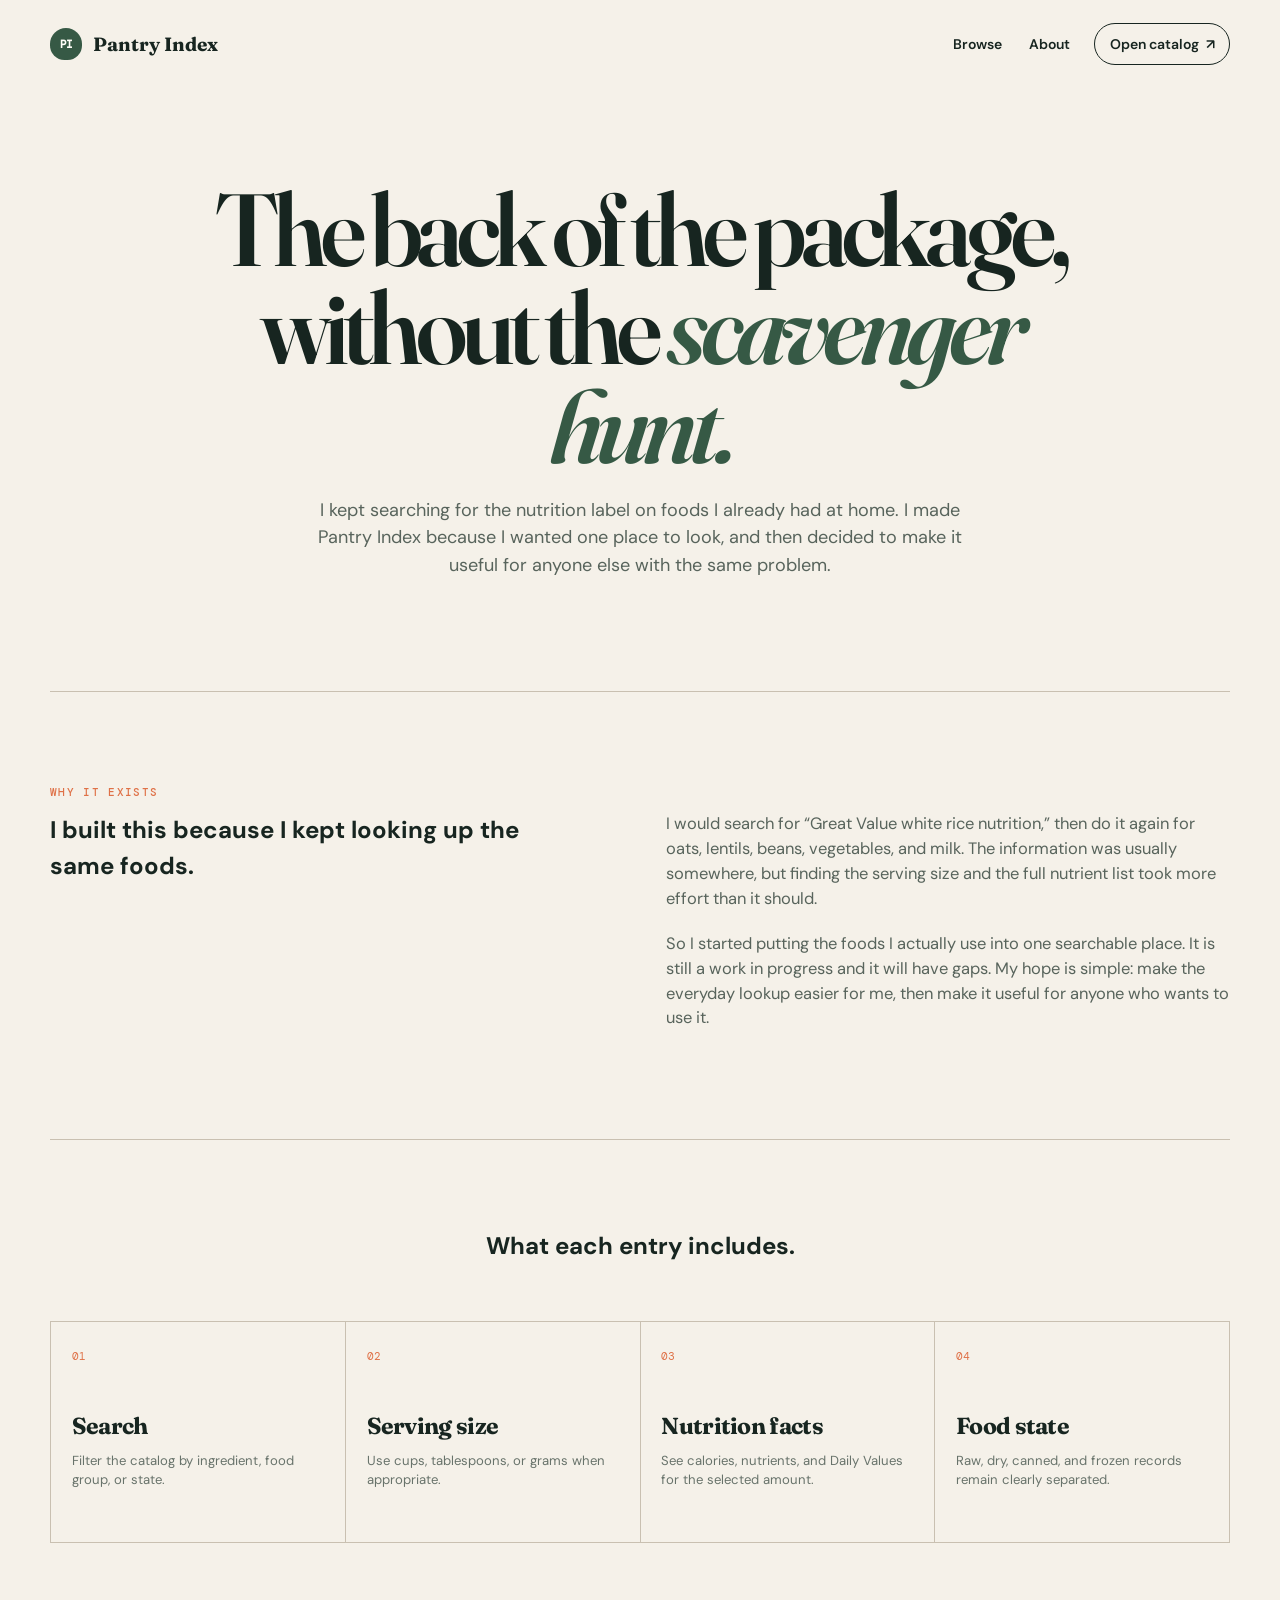
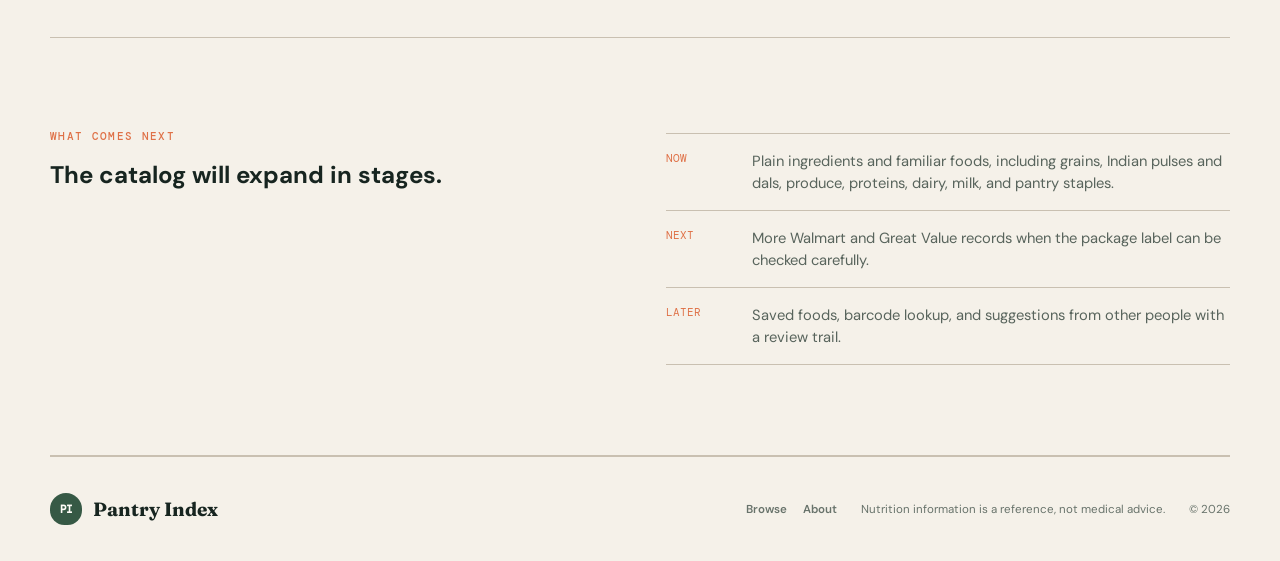
==== about.html @ d03a2c22 "Build nutrition rolodex catalog" ====
<!doctype html>
<html lang="en">
  <head>
    <meta charset="UTF-8" />
    <meta name="viewport" content="width=device-width, initial-scale=1.0" />
    <meta name="description" content="Why Pantry Index exists: a personal solution to repeatedly searching for nutrition facts for rice, oats, lentils, dals, milk, and everyday ingredients." />
    <meta name="keywords" content="about Pantry Index, nutrition facts, ingredient nutrition, lentil nutrition, dal nutrition, milk nutrition" />
    <meta property="og:type" content="website" />
    <meta property="og:title" content="Why Pantry Index Exists" />
    <meta property="og:description" content="A personal project built to make everyday ingredient nutrition easier for anyone to look up." />
    <meta property="og:site_name" content="Pantry Index" />
    <meta name="twitter:card" content="summary" />
    <title>Why Pantry Index Exists | About</title>
    <link rel="preconnect" href="https://fonts.googleapis.com" />
    <link rel="preconnect" href="https://fonts.gstatic.com" crossorigin />
    <link href="https://fonts.googleapis.com/css2?family=DM+Mono:wght@400;500&family=DM+Sans:opsz,wght@9..40,400;9..40,500;9..40,600;9..40,700&family=Fraunces:opsz,wght@9..144,600;9..144,700&display=swap" rel="stylesheet" />
    <link rel="stylesheet" href="styles.css" />
  </head>
  <body class="about-page">
    <a class="skip-link" href="#story">Skip to story</a>
    <header class="site-header">
      <a class="brand" href="index.html#top" aria-label="Pantry Index home"><span class="brand-mark" aria-hidden="true">PI</span><span>Pantry Index</span></a>
      <nav aria-label="Primary navigation"><a href="index.html#browse">Browse</a><a href="about.html" aria-current="page">About</a></nav>
      <a class="quiet-button" href="index.html#browse">Open catalog <span>↗</span></a>
    </header>

    <main>
      <section class="about-hero" aria-labelledby="about-title">
        <h1 id="about-title">The back of the package, without the <em>scavenger hunt.</em></h1>
        <p class="about-lede">I kept searching for the nutrition label on foods I already had at home. I made Pantry Index because I wanted one place to look, and then decided to make it useful for anyone else with the same problem.</p>
      </section>

      <section class="story-section" id="story" aria-labelledby="story-title">
        <div class="story-intro"><p class="eyebrow">Why it exists</p><h2 id="story-title">I built this because I kept looking up the same foods.</h2></div>
        <div class="story-copy"><p>I would search for “Great Value white rice nutrition,” then do it again for oats, lentils, beans, vegetables, and milk. The information was usually somewhere, but finding the serving size and the full nutrient list took more effort than it should.</p><p>So I started putting the foods I actually use into one searchable place. It is still a work in progress and it will have gaps. My hope is simple: make the everyday lookup easier for me, then make it useful for anyone who wants to use it.</p></div>
      </section>

      <section class="about-points" aria-labelledby="principles-title">
        <div class="about-section-heading"><h2 id="principles-title">What each entry includes.</h2></div>
        <div class="about-point-grid">
          <article><span class="point-number">01</span><h3>Search</h3><p>Filter the catalog by ingredient, food group, or state.</p></article>
          <article><span class="point-number">02</span><h3>Serving size</h3><p>Use cups, tablespoons, or grams when appropriate.</p></article>
          <article><span class="point-number">03</span><h3>Nutrition facts</h3><p>See calories, nutrients, and Daily Values for the selected amount.</p></article>
          <article><span class="point-number">04</span><h3>Food state</h3><p>Raw, dry, canned, and frozen records remain clearly separated.</p></article>
        </div>
      </section>

      <section class="catalog-path" aria-labelledby="path-title">
        <div><p class="eyebrow">What comes next</p><h2 id="path-title">The catalog will expand in stages.</h2></div>
        <div class="path-list"><div><span>Now</span><p>Plain ingredients and familiar foods, including grains, Indian pulses and dals, produce, proteins, dairy, milk, and pantry staples.</p></div><div><span>Next</span><p>More Walmart and Great Value records when the package label can be checked carefully.</p></div><div><span>Later</span><p>Saved foods, barcode lookup, and suggestions from other people with a review trail.</p></div></div>
      </section>

    </main>

    <footer><a class="brand" href="index.html#top"><span class="brand-mark" aria-hidden="true">PI</span><span>Pantry Index</span></a><nav aria-label="Footer navigation"><a href="index.html#browse">Browse</a><a href="about.html">About</a></nav><p>Nutrition information is a reference, not medical advice.</p><p>© <span id="year"></span></p></footer>
    <script>document.getElementById("year").textContent = new Date().getFullYear();</script>
    <script type="application/ld+json">{"@context":"https://schema.org","@type":"AboutPage","name":"Why Pantry Index Exists","description":"The personal story behind Pantry Index, a searchable nutrition reference for everyday ingredients."}</script>
  </body>
</html>
---- styles.css ----
:root { --ink:#172520; --leaf:#365945; --moss:#78916a; --paper:#f5f1e9; --paper-deep:#e9e1d2; --cream:#fffdf8; --orange:#df7147; --line:#c9c0b1; --serif:"Fraunces",Georgia,serif; --sans:"DM Sans",Arial,sans-serif; --mono:"DM Mono",monospace; --radius:1.1rem; --shadow:0 18px 45px rgba(23,37,32,.11); }
* { box-sizing:border-box; } html { scroll-behavior:smooth; } body { margin:0; color:var(--ink); background:var(--paper); font-family:var(--sans); font-size:16px; line-height:1.5; } button,input,select { font:inherit; } button,a { -webkit-tap-highlight-color:transparent; } a { color:inherit; }
.sr-only { position:absolute; width:1px; height:1px; padding:0; margin:-1px; overflow:hidden; clip:rect(0,0,0,0); white-space:nowrap; border:0; }.skip-link { position:fixed; top:.75rem; left:.75rem; z-index:10; transform:translateY(-200%); padding:.65rem .8rem; color:var(--cream); background:var(--ink); border-radius:.4rem; }.skip-link:focus { transform:translateY(0); }
.site-header,main>section,footer { width:min(1180px,calc(100% - 48px)); margin-inline:auto; }.site-header { display:flex; align-items:center; justify-content:space-between; min-height:88px; gap:1.5rem; }.brand { display:inline-flex; align-items:center; gap:.7rem; color:var(--ink); text-decoration:none; font-family:var(--serif); font-size:1.2rem; font-weight:700; }.brand-mark { display:grid; width:32px; height:32px; place-items:center; color:var(--cream); background:var(--leaf); border-radius:50% 50% 45% 45%; font-family:var(--mono); font-size:.67rem; letter-spacing:-.08em; }
nav { display:flex; align-items:center; gap:1.7rem; margin-left:auto; } nav a,.quiet-button { color:var(--ink); background:none; border:0; font-size:.875rem; font-weight:600; text-decoration:none; cursor:pointer; } nav a:hover,.quiet-button:hover { color:var(--orange); }.quiet-button { padding:.58rem .9rem; border:1px solid var(--ink); border-radius:99px; }.quiet-button span { margin-left:.25rem; }
.hero { padding:100px 0 112px; text-align:center; }.eyebrow { margin:0 0 .75rem; color:var(--orange); font-family:var(--mono); font-size:.69rem; font-weight:500; letter-spacing:.12em; text-transform:uppercase; } h1,h2,h3,p { margin-top:0; } h1 { max-width:800px; margin:0 auto 1.25rem; font-family:var(--serif); font-size:clamp(3.5rem,8vw,6.6rem); font-weight:600; letter-spacing:-.06em; line-height:.96; } h1 em { color:var(--leaf); font-style:italic; }.hero-copy { max-width:570px; margin:0 auto 2rem; color:#54615a; font-size:1.08rem; }
.search-box { display:flex; align-items:center; width:min(650px,100%); margin:auto; padding:6px 6px 6px 20px; background:var(--cream); border:1px solid var(--line); border-radius:999px; box-shadow:0 7px 20px rgba(45,57,48,.08); }.search-icon { margin-right:.7rem; color:var(--moss); font-size:1.75rem; line-height:1; }.search-box input { min-width:0; flex:1; color:var(--ink); background:transparent; border:0; outline:0; }.search-box input::placeholder { color:#8b928a; }.search-box button { padding:.8rem 1.45rem; color:var(--cream); background:var(--ink); border:1px solid var(--ink); border-radius:999px; font-weight:700; cursor:pointer; }.search-box button:hover { color:var(--ink); background:var(--paper-deep); }.search-hints { display:flex; justify-content:center; flex-wrap:wrap; gap:.4rem .75rem; margin-top:1rem; color:#68736b; font-size:.8rem; }.search-hints button { padding:0; color:var(--leaf); background:none; border:0; border-bottom:1px solid #9eafa1; cursor:pointer; }
.browse-section { padding:72px 0 90px; border-top:1px solid var(--line); }.section-heading { display:flex; align-items:end; justify-content:space-between; gap:1rem; margin-bottom:1.6rem; } .catalog-heading { display:grid; grid-template-columns:170px minmax(210px,.82fr) minmax(420px,1.48fr); align-items:end; }.heading-primary { grid-column:1 / span 2; }.selected-heading { grid-column:3; min-width:0; padding-left:.1rem; }.selected-heading h2 { overflow-wrap:anywhere; }.selected-heading .eyebrow { margin-bottom:.55rem; }
.catalog-workspace { display:grid; grid-template-columns:170px minmax(210px,.82fr) minmax(420px,1.48fr); gap:1.5rem; align-items:start; }.filter-label { margin:0 0 .75rem; color:#7b847b; font-family:var(--mono); font-size:.66rem; letter-spacing:.1em; text-transform:uppercase; }.group-nav button { display:flex; width:100%; align-items:center; justify-content:space-between; padding:.43rem .55rem; color:#69736b; background:transparent; border:0; border-radius:.35rem; font-size:.82rem; text-align:left; cursor:pointer; }.group-nav button span { color:#9ba29a; font-family:var(--mono); font-size:.65rem; }.group-nav button:hover { color:var(--leaf); }.group-nav button.active { color:var(--cream); background:var(--leaf); }.group-nav button.active span { color:#d7e2d5; }
.catalog-search { min-height:54px; margin-bottom:.85rem; padding:.72rem .8rem; background:rgba(255,253,248,.64); border:1px solid var(--line); border-radius:.7rem; }.catalog-search label { display:block; margin-bottom:.35rem; color:#7b847b; font-family:var(--mono); font-size:.61rem; letter-spacing:.08em; text-transform:uppercase; }.catalog-search-field { display:flex; align-items:center; gap:.45rem; }.catalog-search-field > span:first-child { color:var(--moss); font-size:1.25rem; line-height:1; }.catalog-search-field input { min-width:0; flex:1; padding:0; color:var(--ink); background:transparent; border:0; outline:0; font-size:.82rem; }.catalog-search-field input::placeholder { color:#8b928a; }.catalog-search-count { color:#7b847b; font-family:var(--mono); font-size:.6rem; white-space:nowrap; }
.browse-toolbar { display:flex; align-items:flex-start; justify-content:space-between; gap:.75rem; min-height:39px; margin-bottom:1rem; }.result-count { margin:0; color:#67726a; font-family:var(--mono); font-size:.68rem; }.state-filters { display:flex; flex-wrap:wrap; justify-content:end; gap:.35rem; }.state-filters button { padding:.3rem .55rem; color:#69736b; background:transparent; border:1px solid var(--line); border-radius:99px; font-size:.68rem; cursor:pointer; }.state-filters button:hover,.state-filters button.active { color:var(--cream); background:var(--ink); border-color:var(--ink); }
.results-grid { display:grid; grid-template-columns:repeat(2,minmax(0,1fr)); gap:.65rem; }.result-card { min-height:145px; padding:1rem; color:var(--ink); background:rgba(255,253,248,.68); border:1px solid transparent; border-radius:.75rem; font-family:var(--sans); text-align:left; cursor:pointer; transition:border-color .2s,transform .2s,box-shadow .2s; }.result-card:hover { border-color:var(--moss); transform:translateY(-2px); box-shadow:0 10px 22px rgba(23,37,32,.07); }.result-card.selected { background:var(--cream); border-color:var(--leaf); box-shadow:inset 3px 0 var(--leaf); }.result-card .card-top { display:flex; align-items:flex-start; justify-content:space-between; gap:.6rem; min-height:1.2rem; margin-bottom:1.05rem; }.card-type,.card-state { color:#7c887b; font-family:var(--mono); font-size:.59rem; letter-spacing:.06em; line-height:1.2; text-transform:uppercase; white-space:nowrap; }.card-state { color:var(--orange); }.result-card h3 { margin:0 0 .3rem; font-family:var(--serif); font-size:1.22rem; font-weight:600; letter-spacing:-.03em; line-height:1.05; }.result-card p { margin:0; color:#68736b; font-size:.7rem; }.pagination { display:flex; align-items:center; justify-content:center; gap:.75rem; margin-top:1rem; color:#68736b; font-family:var(--mono); font-size:.64rem; }.pagination button { padding:.35rem .65rem; color:var(--ink); background:transparent; border:1px solid var(--line); border-radius:99px; font-size:.64rem; cursor:pointer; }.pagination button:hover:not(:disabled) { color:var(--cream); background:var(--ink); border-color:var(--ink); }.pagination button:disabled { opacity:.4; cursor:not-allowed; }.empty-state { padding:3rem 1rem; text-align:center; }.empty-state h3 { margin-bottom:.35rem; font-family:var(--serif); font-size:1.7rem; }.empty-state p:not(.eyebrow) { color:#67726a; }
.detail-section { position:sticky; top:1.25rem; min-width:0; }.food-context { display:grid; grid-template-columns:auto 1fr; gap:.7rem; align-items:center; min-height:67px; margin-bottom:.8rem; padding:.72rem .85rem; color:#526159; background:#eae3d5; border-radius:.65rem; }.context-dot { width:24px; height:24px; background:var(--leaf); border-radius:50%; }.food-context .item-type { margin:0 0 .18rem; color:#627166; font-family:var(--mono); font-size:.59rem; letter-spacing:.02em; }.food-context p:not(.item-type) { margin:0; font-size:.73rem; }.source-meta { display:grid; grid-template-columns:repeat(2,minmax(0,1fr)); gap:.9rem; margin:.8rem 0 0; padding:.72rem .15rem 0; border-top:1px solid var(--line); }.source-meta dt { margin-bottom:.16rem; color:#78857a; font-family:var(--mono); font-size:.56rem; letter-spacing:.09em; text-transform:uppercase; }.source-meta dd { margin:0; color:#59655d; font-size:.67rem; }
.label-panel { padding:1.35rem 1.35rem 1.15rem; color:#111; background:var(--cream); border:1px solid #222; box-shadow:var(--shadow); }.measure-extension { margin:-.1rem -.1rem 1rem; padding:.75rem; background:#e7dcc8; border:1px solid #cbbda5; border-radius:.65rem; }.measure-heading { display:flex; align-items:baseline; justify-content:space-between; gap:1rem; }.measure-heading p { margin:0; font-size:.76rem; font-weight:700; }.measure-heading span { color:#6f685c; font-family:var(--mono); font-size:.58rem; }.measure-control-row { display:grid; grid-template-columns:minmax(0,1fr) auto; align-items:center; gap:.55rem; margin-top:.55rem; }.measure-row { display:grid; grid-template-columns:37px 1fr 37px; align-items:center; margin-top:0; border:1px solid #91836d; border-radius:.45rem; overflow:hidden; }.measure-row button { min-height:40px; color:var(--ink); background:transparent; border:0; cursor:pointer; font-size:1.15rem; }.measure-row button:hover { background:rgba(255,255,255,.35); }.measure-value { display:flex; align-items:baseline; justify-content:center; gap:.35rem; min-width:0; font-family:var(--mono); font-size:.72rem; }.measure-value input { width:4.5rem; min-width:0; padding:0; color:var(--ink); background:transparent; border:0; font:inherit; text-align:right; outline:0; }.measure-value input::-webkit-inner-spin-button,.measure-value input::-webkit-outer-spin-button { opacity:1; }.measure-value span:last-child { color:#665b47; font-size:.64rem; }.measure-options { display:flex; flex-wrap:nowrap; gap:.3rem; max-width:235px; overflow-x:auto; margin-top:0; scrollbar-width:none; }.measure-options::-webkit-scrollbar { display:none; }.measure-options button { flex:0 0 auto; padding:.3rem .52rem; color:#625b4e; background:transparent; border:1px solid #aa9c84; border-radius:99px; font-size:.63rem; cursor:pointer; white-space:nowrap; }.measure-options button.active { color:var(--cream); background:var(--leaf); border-color:var(--leaf); }.measure-options button:disabled { opacity:.4; cursor:not-allowed; }
.label-topline { display:flex; justify-content:space-between; align-items:center; }.label-kicker,.label-source { margin:0; font-family:var(--mono); font-size:.62rem; text-transform:uppercase; }.label-panel h3 { margin:.1rem 0 0; padding-bottom:.2rem; border-bottom:8px solid #111; font-family:Arial,sans-serif; font-size:clamp(2.2rem,3.7vw,3.05rem); font-weight:900; letter-spacing:-2.5px; line-height:1; }.servings { margin:.3rem 0 0; font-size:.72rem; }.serving-row { display:flex; justify-content:space-between; gap:1rem; padding:.25rem 0 .35rem; border-bottom:5px solid #111; font-size:.78rem; }.serving-row strong { text-align:right; }.calories-row { display:flex; justify-content:space-between; align-items:end; padding:.38rem 0; border-bottom:1px solid #111; }.calories-row span { font-size:.76rem; line-height:1.05; }.calories-row b { font-size:1.45rem; }.calories-row strong { font-size:3.05rem; letter-spacing:-2px; line-height:.85; }.daily-value { margin:0; padding:.2rem 0; border-bottom:1px solid #111; font-size:.62rem; font-weight:700; text-align:right; }.nutrients { margin:0; font-size:.78rem; }.nutrients>div { display:flex; justify-content:space-between; gap:1rem; padding:.27rem 0; border-bottom:1px solid #111; }.nutrients dt,.nutrients dd { margin:0; }.nutrients dd { font-weight:700; }.nutrients .indent dt { padding-left:1rem; }.nutrients .section-row { padding-top:.45rem; font-weight:700; }.label-footnote { margin:.55rem 0 0; font-size:.58rem; line-height:1.25; }
.about-section { padding:66px 0 78px; border-top:1px solid var(--line); }.about-section h2 { max-width:600px; }.about-section>p:last-child { max-width:630px; margin:1rem 0 0; color:#58645c; }.toast { position:fixed; right:1.5rem; bottom:1.5rem; z-index:20; max-width:300px; padding:.8rem 1rem; color:var(--cream); background:var(--ink); border-radius:.5rem; box-shadow:var(--shadow); opacity:0; transform:translateY(1rem); pointer-events:none; transition:.2s; }.toast.visible { opacity:1; transform:translateY(0); } footer { display:grid; grid-template-columns:1fr auto auto auto; align-items:center; gap:1.5rem; min-height:105px; border-top:1px solid var(--line); color:#68736b; font-size:.72rem; } footer nav { margin:0; gap:1rem; } footer nav a { color:#68736b; font-size:.72rem; } footer p { margin:0; }
.about-hero { padding:92px 0 112px; text-align:center; border-bottom:1px solid var(--line); }.about-hero h1 { max-width:900px; margin:0 auto 1.4rem; text-align:center; }.about-hero h1 em { color:var(--leaf); }.about-lede { max-width:650px; margin:0 auto; color:#58645c; font-size:1.13rem; }.story-section { display:grid; grid-template-columns:minmax(0,.95fr) minmax(0,1fr); gap:5rem; padding:92px 0; border-bottom:1px solid var(--line); }.story-intro h2,.catalog-path h2 { max-width:560px; }.story-copy { max-width:590px; padding-top:1.8rem; color:#58645c; font-size:1.03rem; }.story-copy p + p { margin-top:1.3rem; }.about-points { padding:88px 0 94px; border-bottom:1px solid var(--line); }.about-section-heading { display:flex; align-items:end; justify-content:center; margin-bottom:2.3rem; text-align:center; }.about-section-heading h2 { max-width:540px; }.about-point-grid { display:grid; grid-template-columns:repeat(4,minmax(0,1fr)); gap:1px; background:var(--line); border:1px solid var(--line); }.about-point-grid article { min-height:220px; padding:1.3rem; background:var(--paper); }.point-number { color:var(--orange); font-family:var(--mono); font-size:.68rem; }.about-point-grid h3 { margin:2.6rem 0 .45rem; font-family:var(--serif); font-size:1.45rem; letter-spacing:-.03em; }.about-point-grid p { margin:0; color:#68736b; font-size:.82rem; }.catalog-path { display:grid; grid-template-columns:minmax(0,.95fr) minmax(0,1fr); gap:5rem; padding:90px 0; border-bottom:1px solid var(--line); }.path-list { padding-top:.3rem; }.path-list > div { display:grid; grid-template-columns:70px 1fr; gap:1rem; padding:1rem 0; border-top:1px solid var(--line); }.path-list > div:last-child { border-bottom:1px solid var(--line); }.path-list span { color:var(--orange); font-family:var(--mono); font-size:.68rem; text-transform:uppercase; }.path-list p { margin:0; color:#58645c; font-size:.92rem; }
button:focus-visible,a:focus-visible,input:focus-visible,select:focus-visible { outline:3px solid var(--orange); outline-offset:3px; }
.catalog-search-field input:focus-visible { outline:0; outline-offset:0; box-shadow:none; }
.measure-heading-actions { display:flex; align-items:center; gap:.35rem; }
.measure-reset { display:grid; width:1.15rem; height:1.15rem; place-items:center; padding:0; color:#625b4e; background:transparent; border:1px solid #aa9c84; border-radius:50%; font-size:.72rem; line-height:1; cursor:pointer; }
.measure-reset:hover { color:var(--cream); background:var(--leaf); border-color:var(--leaf); }
.measure-options { gap:.22rem; max-width:280px; }
.measure-options button { padding:.24rem .4rem; font-size:.58rem; }
@media (max-width:1050px) { .catalog-workspace { grid-template-columns:150px minmax(210px,.78fr) minmax(360px,1.35fr); gap:1rem; }.results-grid { grid-template-columns:1fr; }.label-panel { padding-inline:1rem; }.nutrients { font-size:.73rem; } }
@media (max-width:780px) { .site-header,main>section,footer { width:min(100% - 32px,1180px); }.site-header { min-height:72px; }.site-header nav,.quiet-button { display:none; }.hero { padding:70px 0 84px; }.about-hero { padding:70px 0 82px; }.catalog-heading { display:flex; align-items:start; flex-direction:column; }.heading-primary,.selected-heading { width:100%; }.selected-heading { padding:0; }.selected-heading h2 { font-size:clamp(2rem,9vw,3rem); }.catalog-workspace { grid-template-columns:1fr; }.group-nav { display:flex; align-items:center; gap:.5rem; overflow-x:auto; padding-bottom:.5rem; }.group-nav .filter-label { display:none; }.group-nav button { width:auto; flex:0 0 auto; white-space:nowrap; }.group-nav button span { display:none; }.results-grid { grid-template-columns:repeat(2,minmax(0,1fr)); }.detail-section { position:static; }.measure-control-row { grid-template-columns:1fr; }.measure-options { max-width:none; }.browse-toolbar { flex-direction:column; }.state-filters { justify-content:start; }.about-section { padding-top:55px; }.story-section,.catalog-path { grid-template-columns:1fr; gap:2.5rem; padding:65px 0; }.story-copy { padding-top:0; }.about-points { padding:65px 0; }.about-section-heading { display:flex; justify-content:center; }.about-section-heading h2 { margin-top:0; }.about-point-grid { grid-template-columns:repeat(2,minmax(0,1fr)); }.catalog-path { padding-bottom:65px; } footer { grid-template-columns:1fr; gap:.75rem; padding:1.5rem 0; } footer nav { display:flex; margin:0; }.search-box { padding-left:13px; }.search-box button { padding:.72rem 1rem; } }
@media (max-width:440px) { h1 { font-size:3.15rem; }.search-icon { display:none; }.search-box input { font-size:.85rem; }.results-grid { grid-template-columns:1fr; }.source-meta { grid-template-columns:1fr; }.label-panel h3 { font-size:2.35rem; }.nutrients { font-size:.74rem; } }
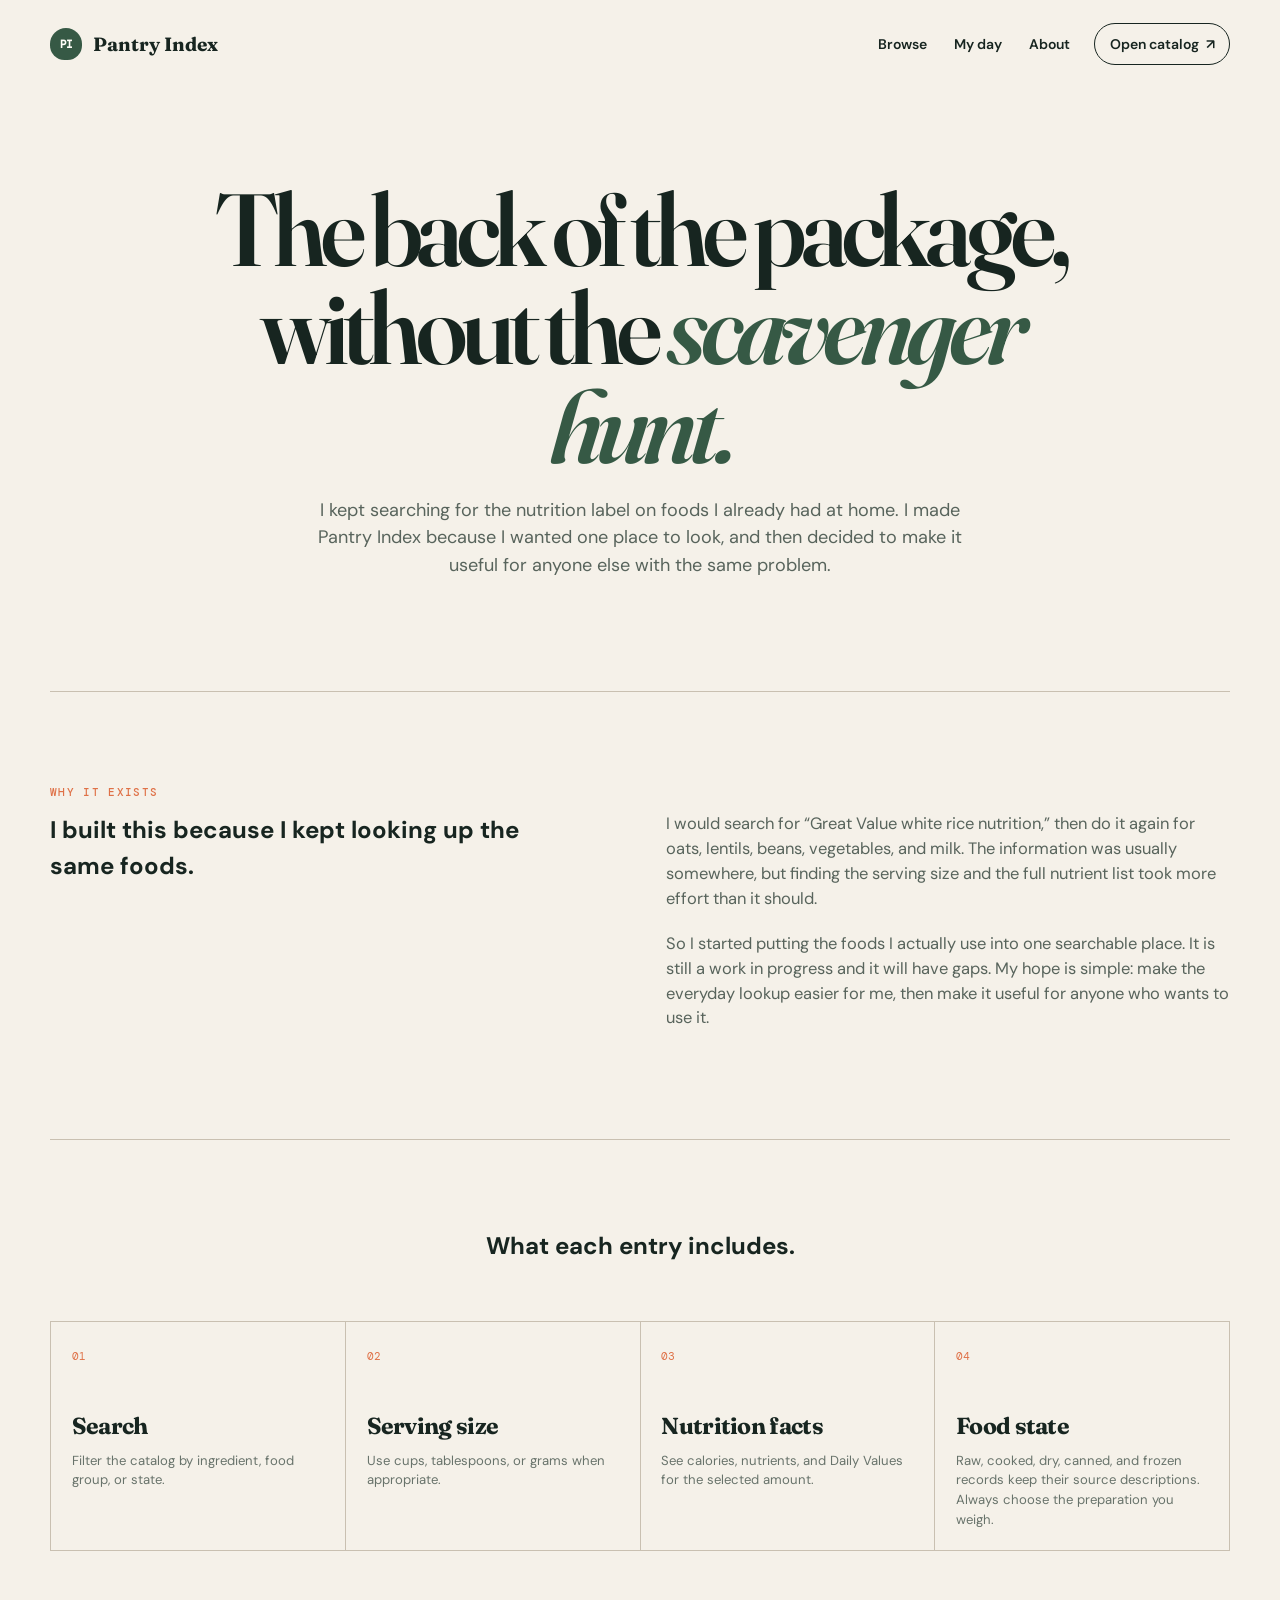
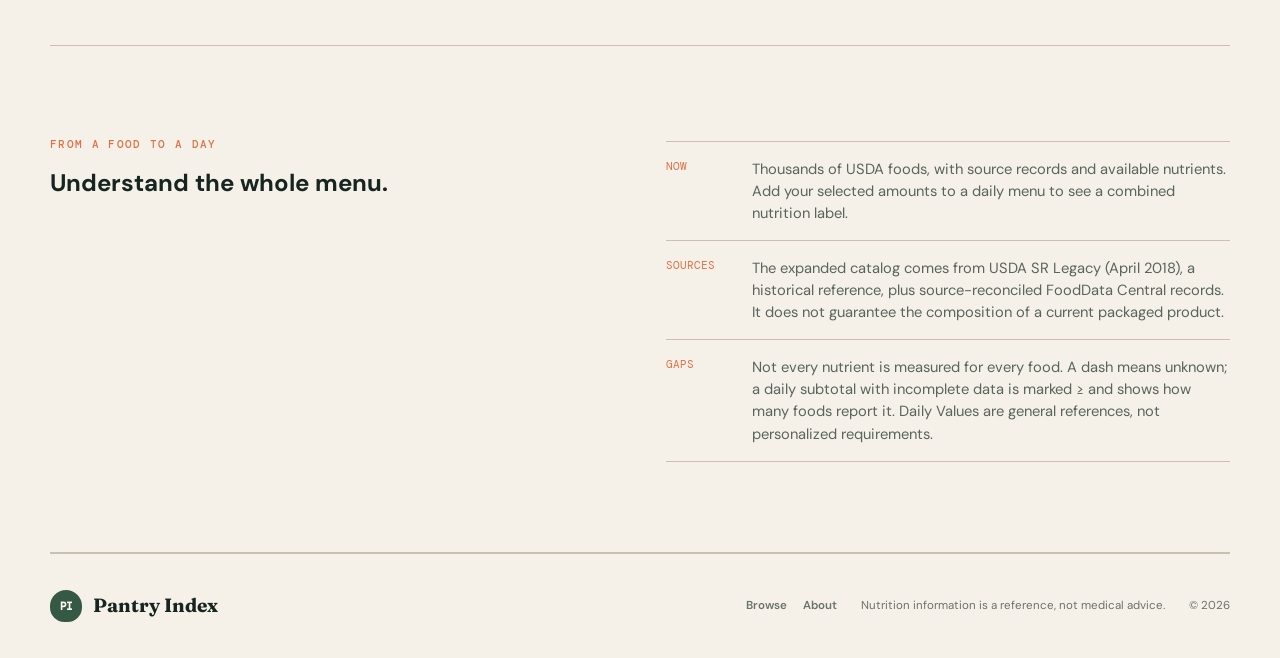
==== commit 6aa031ea: "Add daily nutrition planner and expand verified USDA catalog" ====
--- a/about.html
+++ b/about.html
@@ -20,7 +20,7 @@
     <a class="skip-link" href="#story">Skip to story</a>
     <header class="site-header">
       <a class="brand" href="index.html#top" aria-label="Pantry Index home"><span class="brand-mark" aria-hidden="true">PI</span><span>Pantry Index</span></a>
-      <nav aria-label="Primary navigation"><a href="index.html#browse">Browse</a><a href="about.html" aria-current="page">About</a></nav>
+      <nav aria-label="Primary navigation"><a href="index.html#browse">Browse</a><a href="index.html#daily-menu">My day</a><a href="about.html" aria-current="page">About</a></nav>
       <a class="quiet-button" href="index.html#browse">Open catalog <span>↗</span></a>
     </header>
 
@@ -41,13 +41,13 @@
           <article><span class="point-number">01</span><h3>Search</h3><p>Filter the catalog by ingredient, food group, or state.</p></article>
           <article><span class="point-number">02</span><h3>Serving size</h3><p>Use cups, tablespoons, or grams when appropriate.</p></article>
           <article><span class="point-number">03</span><h3>Nutrition facts</h3><p>See calories, nutrients, and Daily Values for the selected amount.</p></article>
-          <article><span class="point-number">04</span><h3>Food state</h3><p>Raw, dry, canned, and frozen records remain clearly separated.</p></article>
+          <article><span class="point-number">04</span><h3>Food state</h3><p>Raw, cooked, dry, canned, and frozen records keep their source descriptions. Always choose the preparation you weigh.</p></article>
         </div>
       </section>
 
       <section class="catalog-path" aria-labelledby="path-title">
-        <div><p class="eyebrow">What comes next</p><h2 id="path-title">The catalog will expand in stages.</h2></div>
-        <div class="path-list"><div><span>Now</span><p>Plain ingredients and familiar foods, including grains, Indian pulses and dals, produce, proteins, dairy, milk, and pantry staples.</p></div><div><span>Next</span><p>More Walmart and Great Value records when the package label can be checked carefully.</p></div><div><span>Later</span><p>Saved foods, barcode lookup, and suggestions from other people with a review trail.</p></div></div>
+        <div><p class="eyebrow">From a food to a day</p><h2 id="path-title">Understand the whole menu.</h2></div>
+        <div class="path-list"><div><span>Now</span><p>Thousands of USDA foods, with source records and available nutrients. Add your selected amounts to a daily menu to see a combined nutrition label.</p></div><div><span>Sources</span><p>The expanded catalog comes from USDA SR Legacy (April 2018), a historical reference, plus source-reconciled FoodData Central records. It does not guarantee the composition of a current packaged product.</p></div><div><span>Gaps</span><p>Not every nutrient is measured for every food. A dash means unknown; a daily subtotal with incomplete data is marked ≥ and shows how many foods report it. Daily Values are general references, not personalized requirements.</p></div></div>
       </section>
 
     </main>
--- a/styles.css
+++ b/styles.css
@@ -25,3 +25,36 @@
 @media (max-width:1050px) { .catalog-workspace { grid-template-columns:150px minmax(210px,.78fr) minmax(360px,1.35fr); gap:1rem; }.results-grid { grid-template-columns:1fr; }.label-panel { padding-inline:1rem; }.nutrients { font-size:.73rem; } }
 @media (max-width:780px) { .site-header,main>section,footer { width:min(100% - 32px,1180px); }.site-header { min-height:72px; }.site-header nav,.quiet-button { display:none; }.hero { padding:70px 0 84px; }.about-hero { padding:70px 0 82px; }.catalog-heading { display:flex; align-items:start; flex-direction:column; }.heading-primary,.selected-heading { width:100%; }.selected-heading { padding:0; }.selected-heading h2 { font-size:clamp(2rem,9vw,3rem); }.catalog-workspace { grid-template-columns:1fr; }.group-nav { display:flex; align-items:center; gap:.5rem; overflow-x:auto; padding-bottom:.5rem; }.group-nav .filter-label { display:none; }.group-nav button { width:auto; flex:0 0 auto; white-space:nowrap; }.group-nav button span { display:none; }.results-grid { grid-template-columns:repeat(2,minmax(0,1fr)); }.detail-section { position:static; }.measure-control-row { grid-template-columns:1fr; }.measure-options { max-width:none; }.browse-toolbar { flex-direction:column; }.state-filters { justify-content:start; }.about-section { padding-top:55px; }.story-section,.catalog-path { grid-template-columns:1fr; gap:2.5rem; padding:65px 0; }.story-copy { padding-top:0; }.about-points { padding:65px 0; }.about-section-heading { display:flex; justify-content:center; }.about-section-heading h2 { margin-top:0; }.about-point-grid { grid-template-columns:repeat(2,minmax(0,1fr)); }.catalog-path { padding-bottom:65px; } footer { grid-template-columns:1fr; gap:.75rem; padding:1.5rem 0; } footer nav { display:flex; margin:0; }.search-box { padding-left:13px; }.search-box button { padding:.72rem 1rem; } }
 @media (max-width:440px) { h1 { font-size:3.15rem; }.search-icon { display:none; }.search-box input { font-size:.85rem; }.results-grid { grid-template-columns:1fr; }.source-meta { grid-template-columns:1fr; }.label-panel h3 { font-size:2.35rem; }.nutrients { font-size:.74rem; } }
+
+/* Daily menu */
+.primary-button { display:block; padding:.85rem 1.1rem; color:var(--cream); background:var(--leaf); border:1px solid var(--leaf); border-radius:.6rem; font-weight:700; cursor:pointer; }
+.primary-button:hover { background:var(--ink); }.primary-button:disabled { opacity:.5; cursor:not-allowed; }
+.add-menu-button { width:100%; margin:1rem 0 .5rem; }
+.measure-provenance,.menu-note { color:#58645c; font-size:.76rem; }
+.daily-menu-section { padding:60px 0 90px; border-top:1px solid var(--line); scroll-margin-top:1.5rem; }
+.menu-intro { max-width:740px; color:#54615a; margin-bottom:2rem; }
+.menu-workspace { display:grid; grid-template-columns:minmax(0,1.1fr) minmax(0,1fr); gap:2.5rem; align-items:start; }
+.menu-toolbar { display:flex; align-items:center; gap:.5rem; flex-wrap:wrap; padding-bottom:1rem; border-bottom:1px solid var(--line); }
+.menu-toolbar p { flex:1 1 180px; margin:0; font-weight:600; }
+.menu-items { list-style:none; margin:0 0 1rem; padding:0; }
+.menu-item { display:grid; grid-template-columns:minmax(0,1fr) 112px auto; align-items:center; gap:1rem; padding:1.15rem 0; border-bottom:1px solid var(--line); }
+.menu-item strong { font-size:.92rem; overflow-wrap:anywhere; }.menu-item p { margin:.25rem 0 0; font-size:.72rem; color:#58645c; }
+.menu-item label { color:#58645c; font-size:.65rem; }.menu-item input { display:block; width:100%; padding:.45rem; border:1px solid var(--line); border-radius:.3rem; color:var(--ink); background:var(--cream); }
+.remove-menu { color:var(--leaf); background:transparent; border:0; text-decoration:underline; cursor:pointer; font-size:.75rem; }
+#menu-empty { padding:2rem 0; color:#58645c; }.daily-label { position:static; }
+.coverage-note { display:block; margin:0; color:#665b47; font-size:.65rem; font-weight:400; line-height:1.4; }
+#day-calorie-coverage { padding-top:.3rem; }.daily-label .label-footnote { line-height:1.45; font-size:.68rem; }
+[hidden] { display:none !important; }
+@media (max-width:780px) {
+ .menu-workspace { grid-template-columns:1fr; gap:2rem; }
+ .daily-menu-section .quiet-button { display:inline-block; }
+ .site-header nav { display:flex; gap:.8rem; }.site-header nav a { font-size:.75rem; }.site-header .brand { font-size:1rem; }
+ #group-filters { display:flex; }
+}
+@media (max-width:440px) {
+ .menu-item { grid-template-columns:minmax(0,1fr) 90px; gap:.6rem; }.remove-menu { grid-column:1 / -1; justify-self:start; padding:0; }
+ .site-header { gap:.5rem; }.site-header nav { gap:.6rem; }.site-header .brand-mark { display:none; }
+ .daily-menu-section .section-heading { align-items:start; flex-direction:column; }
+}
+.source-portion { margin:.5rem 0 1rem; }.source-portion label { display:block; font-size:.7rem; margin-bottom:.3rem; color:#58645c; }.source-portion select { max-width:100%; width:100%; padding:.45rem; background:var(--cream); border:1px solid var(--line); border-radius:.3rem; font-size:.75rem; color:var(--ink); }
+.input-error { padding:.65rem; border-left:3px solid var(--orange); background:var(--paper); color:#773b25; font-size:.78rem; }
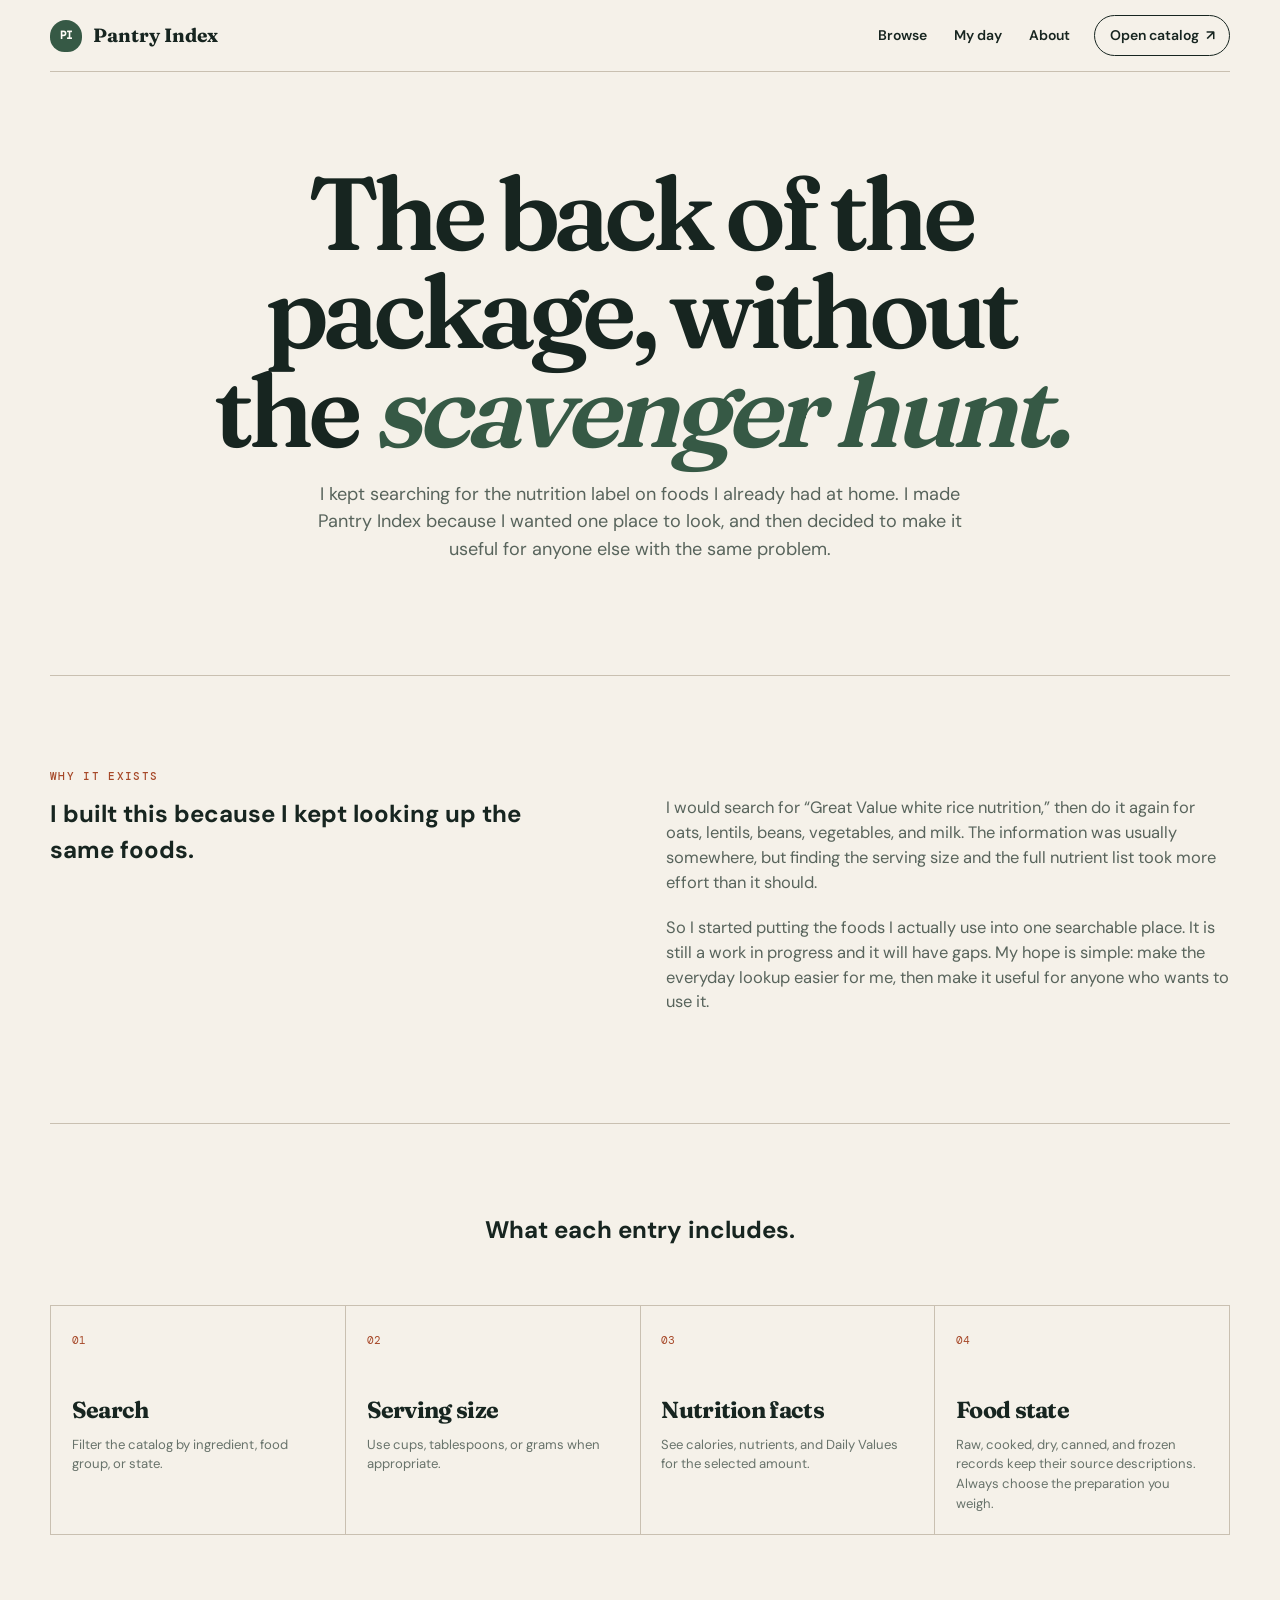
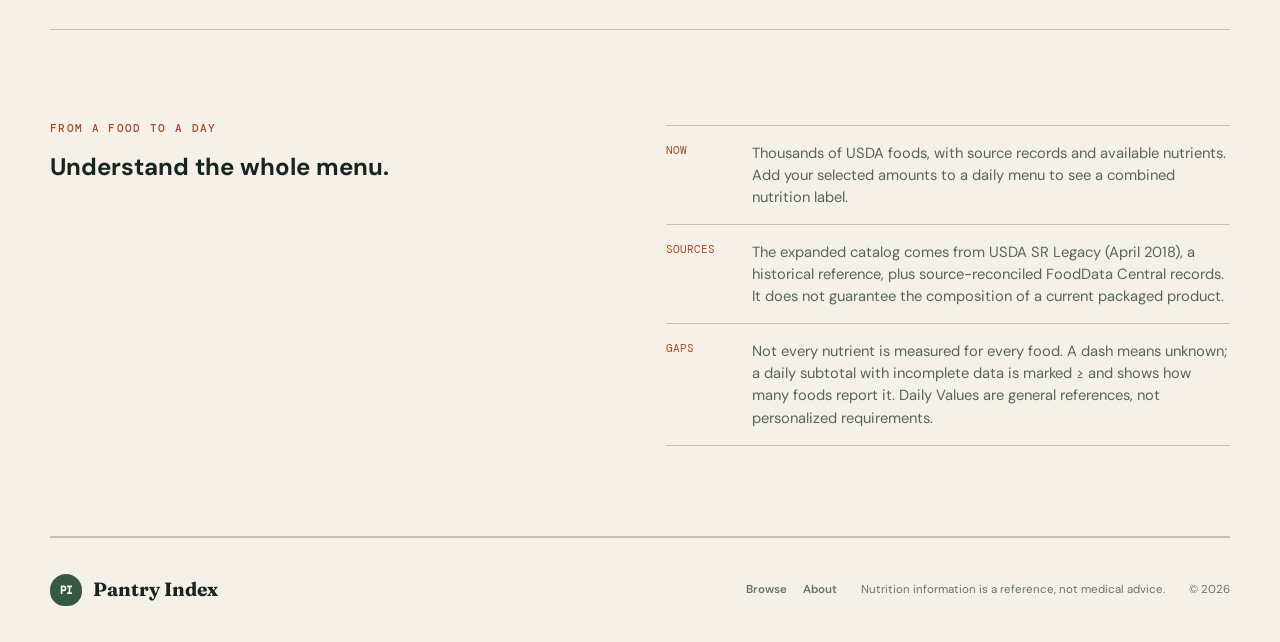
==== commit 0e0f0b4f: "Fix detailed UI audit findings and serve fonts locally" ====
--- a/about.html
+++ b/about.html
@@ -11,10 +11,9 @@
     <meta property="og:site_name" content="Pantry Index" />
     <meta name="twitter:card" content="summary" />
     <title>Why Pantry Index Exists | About</title>
-    <link rel="preconnect" href="https://fonts.googleapis.com" />
-    <link rel="preconnect" href="https://fonts.gstatic.com" crossorigin />
-    <link href="https://fonts.googleapis.com/css2?family=DM+Mono:wght@400;500&family=DM+Sans:opsz,wght@9..40,400;9..40,500;9..40,600;9..40,700&family=Fraunces:opsz,wght@9..144,600;9..144,700&display=swap" rel="stylesheet" />
+    <link rel="stylesheet" href="public/fonts.css" />
     <link rel="stylesheet" href="styles.css" />
+    <link rel="icon" href="public/favicon.svg" type="image/svg+xml" />
   </head>
   <body class="about-page">
     <a class="skip-link" href="#story">Skip to story</a>
@@ -30,7 +29,7 @@
         <p class="about-lede">I kept searching for the nutrition label on foods I already had at home. I made Pantry Index because I wanted one place to look, and then decided to make it useful for anyone else with the same problem.</p>
       </section>
 
-      <section class="story-section" id="story" aria-labelledby="story-title">
+      <section class="story-section" id="story" tabindex="-1" aria-labelledby="story-title">
         <div class="story-intro"><p class="eyebrow">Why it exists</p><h2 id="story-title">I built this because I kept looking up the same foods.</h2></div>
         <div class="story-copy"><p>I would search for “Great Value white rice nutrition,” then do it again for oats, lentils, beans, vegetables, and milk. The information was usually somewhere, but finding the serving size and the full nutrient list took more effort than it should.</p><p>So I started putting the foods I actually use into one searchable place. It is still a work in progress and it will have gaps. My hope is simple: make the everyday lookup easier for me, then make it useful for anyone who wants to use it.</p></div>
       </section>
--- a/public/fonts.css
+++ b/public/fonts.css
@@ -0,0 +1,56 @@
+@font-face {
+  font-family: 'DM Mono';
+  font-style: normal;
+  font-weight: 400;
+  font-display: swap;
+  src: url(fonts/font-0.ttf) format('truetype');
+}
+@font-face {
+  font-family: 'DM Mono';
+  font-style: normal;
+  font-weight: 500;
+  font-display: swap;
+  src: url(fonts/font-1.ttf) format('truetype');
+}
+@font-face {
+  font-family: 'DM Sans';
+  font-style: normal;
+  font-weight: 400;
+  font-display: swap;
+  src: url(fonts/font-2.ttf) format('truetype');
+}
+@font-face {
+  font-family: 'DM Sans';
+  font-style: normal;
+  font-weight: 500;
+  font-display: swap;
+  src: url(fonts/font-3.ttf) format('truetype');
+}
+@font-face {
+  font-family: 'DM Sans';
+  font-style: normal;
+  font-weight: 600;
+  font-display: swap;
+  src: url(fonts/font-4.ttf) format('truetype');
+}
+@font-face {
+  font-family: 'DM Sans';
+  font-style: normal;
+  font-weight: 700;
+  font-display: swap;
+  src: url(fonts/font-5.ttf) format('truetype');
+}
+@font-face {
+  font-family: 'Fraunces';
+  font-style: normal;
+  font-weight: 600;
+  font-display: swap;
+  src: url(fonts/font-6.ttf) format('truetype');
+}
+@font-face {
+  font-family: 'Fraunces';
+  font-style: normal;
+  font-weight: 700;
+  font-display: swap;
+  src: url(fonts/font-7.ttf) format('truetype');
+}
--- a/styles.css
+++ b/styles.css
@@ -1,17 +1,17 @@
-:root { --ink:#172520; --leaf:#365945; --moss:#78916a; --paper:#f5f1e9; --paper-deep:#e9e1d2; --cream:#fffdf8; --orange:#df7147; --line:#c9c0b1; --serif:"Fraunces",Georgia,serif; --sans:"DM Sans",Arial,sans-serif; --mono:"DM Mono",monospace; --radius:1.1rem; --shadow:0 18px 45px rgba(23,37,32,.11); }
+:root { --ink:#172520; --leaf:#365945; --moss:#78916a; --paper:#f5f1e9; --paper-deep:#e9e1d2; --cream:#fffdf8; --orange:#a64828; --line:#c9c0b1; --serif:"Fraunces",Georgia,serif; --sans:"DM Sans",Arial,sans-serif; --mono:"DM Mono",monospace; --radius:1.1rem; --shadow:0 18px 45px rgba(23,37,32,.11); }
 * { box-sizing:border-box; } html { scroll-behavior:smooth; } body { margin:0; color:var(--ink); background:var(--paper); font-family:var(--sans); font-size:16px; line-height:1.5; } button,input,select { font:inherit; } button,a { -webkit-tap-highlight-color:transparent; } a { color:inherit; }
 .sr-only { position:absolute; width:1px; height:1px; padding:0; margin:-1px; overflow:hidden; clip:rect(0,0,0,0); white-space:nowrap; border:0; }.skip-link { position:fixed; top:.75rem; left:.75rem; z-index:10; transform:translateY(-200%); padding:.65rem .8rem; color:var(--cream); background:var(--ink); border-radius:.4rem; }.skip-link:focus { transform:translateY(0); }
 .site-header,main>section,footer { width:min(1180px,calc(100% - 48px)); margin-inline:auto; }.site-header { display:flex; align-items:center; justify-content:space-between; min-height:88px; gap:1.5rem; }.brand { display:inline-flex; align-items:center; gap:.7rem; color:var(--ink); text-decoration:none; font-family:var(--serif); font-size:1.2rem; font-weight:700; }.brand-mark { display:grid; width:32px; height:32px; place-items:center; color:var(--cream); background:var(--leaf); border-radius:50% 50% 45% 45%; font-family:var(--mono); font-size:.67rem; letter-spacing:-.08em; }
 nav { display:flex; align-items:center; gap:1.7rem; margin-left:auto; } nav a,.quiet-button { color:var(--ink); background:none; border:0; font-size:.875rem; font-weight:600; text-decoration:none; cursor:pointer; } nav a:hover,.quiet-button:hover { color:var(--orange); }.quiet-button { padding:.58rem .9rem; border:1px solid var(--ink); border-radius:99px; }.quiet-button span { margin-left:.25rem; }
 .hero { padding:100px 0 112px; text-align:center; }.eyebrow { margin:0 0 .75rem; color:var(--orange); font-family:var(--mono); font-size:.69rem; font-weight:500; letter-spacing:.12em; text-transform:uppercase; } h1,h2,h3,p { margin-top:0; } h1 { max-width:800px; margin:0 auto 1.25rem; font-family:var(--serif); font-size:clamp(3.5rem,8vw,6.6rem); font-weight:600; letter-spacing:-.06em; line-height:.96; } h1 em { color:var(--leaf); font-style:italic; }.hero-copy { max-width:570px; margin:0 auto 2rem; color:#54615a; font-size:1.08rem; }
-.search-box { display:flex; align-items:center; width:min(650px,100%); margin:auto; padding:6px 6px 6px 20px; background:var(--cream); border:1px solid var(--line); border-radius:999px; box-shadow:0 7px 20px rgba(45,57,48,.08); }.search-icon { margin-right:.7rem; color:var(--moss); font-size:1.75rem; line-height:1; }.search-box input { min-width:0; flex:1; color:var(--ink); background:transparent; border:0; outline:0; }.search-box input::placeholder { color:#8b928a; }.search-box button { padding:.8rem 1.45rem; color:var(--cream); background:var(--ink); border:1px solid var(--ink); border-radius:999px; font-weight:700; cursor:pointer; }.search-box button:hover { color:var(--ink); background:var(--paper-deep); }.search-hints { display:flex; justify-content:center; flex-wrap:wrap; gap:.4rem .75rem; margin-top:1rem; color:#68736b; font-size:.8rem; }.search-hints button { padding:0; color:var(--leaf); background:none; border:0; border-bottom:1px solid #9eafa1; cursor:pointer; }
+.search-box { display:flex; align-items:center; width:min(650px,100%); margin:auto; padding:6px 6px 6px 20px; background:var(--cream); border:1px solid var(--line); border-radius:999px; box-shadow:0 7px 20px rgba(45,57,48,.08); }.search-icon { margin-right:.7rem; color:var(--moss); font-size:1.75rem; line-height:1; }.search-box input { min-width:0; flex:1; color:var(--ink); background:transparent; border:0; outline:0; }.search-box input::placeholder { color:#657066; }.search-box button { padding:.8rem 1.45rem; color:var(--cream); background:var(--ink); border:1px solid var(--ink); border-radius:999px; font-weight:700; cursor:pointer; }.search-box button:hover { color:var(--ink); background:var(--paper-deep); }.search-hints { display:flex; justify-content:center; flex-wrap:wrap; gap:.4rem .75rem; margin-top:1rem; color:#68736b; font-size:.8rem; }.search-hints button { padding:0; color:var(--leaf); background:none; border:0; border-bottom:1px solid #9eafa1; cursor:pointer; }
 .browse-section { padding:72px 0 90px; border-top:1px solid var(--line); }.section-heading { display:flex; align-items:end; justify-content:space-between; gap:1rem; margin-bottom:1.6rem; } .catalog-heading { display:grid; grid-template-columns:170px minmax(210px,.82fr) minmax(420px,1.48fr); align-items:end; }.heading-primary { grid-column:1 / span 2; }.selected-heading { grid-column:3; min-width:0; padding-left:.1rem; }.selected-heading h2 { overflow-wrap:anywhere; }.selected-heading .eyebrow { margin-bottom:.55rem; }
-.catalog-workspace { display:grid; grid-template-columns:170px minmax(210px,.82fr) minmax(420px,1.48fr); gap:1.5rem; align-items:start; }.filter-label { margin:0 0 .75rem; color:#7b847b; font-family:var(--mono); font-size:.66rem; letter-spacing:.1em; text-transform:uppercase; }.group-nav button { display:flex; width:100%; align-items:center; justify-content:space-between; padding:.43rem .55rem; color:#69736b; background:transparent; border:0; border-radius:.35rem; font-size:.82rem; text-align:left; cursor:pointer; }.group-nav button span { color:#9ba29a; font-family:var(--mono); font-size:.65rem; }.group-nav button:hover { color:var(--leaf); }.group-nav button.active { color:var(--cream); background:var(--leaf); }.group-nav button.active span { color:#d7e2d5; }
-.catalog-search { min-height:54px; margin-bottom:.85rem; padding:.72rem .8rem; background:rgba(255,253,248,.64); border:1px solid var(--line); border-radius:.7rem; }.catalog-search label { display:block; margin-bottom:.35rem; color:#7b847b; font-family:var(--mono); font-size:.61rem; letter-spacing:.08em; text-transform:uppercase; }.catalog-search-field { display:flex; align-items:center; gap:.45rem; }.catalog-search-field > span:first-child { color:var(--moss); font-size:1.25rem; line-height:1; }.catalog-search-field input { min-width:0; flex:1; padding:0; color:var(--ink); background:transparent; border:0; outline:0; font-size:.82rem; }.catalog-search-field input::placeholder { color:#8b928a; }.catalog-search-count { color:#7b847b; font-family:var(--mono); font-size:.6rem; white-space:nowrap; }
+.catalog-workspace { display:grid; grid-template-columns:170px minmax(210px,.82fr) minmax(420px,1.48fr); gap:1.5rem; align-items:start; }.filter-label { margin:0 0 .75rem; color:#5f6a61; font-family:var(--mono); font-size:.66rem; letter-spacing:.1em; text-transform:uppercase; }.group-nav button { display:flex; width:100%; align-items:center; justify-content:space-between; padding:.43rem .55rem; color:#69736b; background:transparent; border:0; border-radius:.35rem; font-size:.82rem; text-align:left; cursor:pointer; }.group-nav button span { color:#68736b; font-family:var(--mono); font-size:.65rem; }.group-nav button:hover { color:var(--leaf); }.group-nav button.active { color:var(--cream); background:var(--leaf); }.group-nav button.active span { color:#d7e2d5; }
+.catalog-search { min-height:54px; margin-bottom:.85rem; padding:.72rem .8rem; background:rgba(255,253,248,.64); border:1px solid var(--line); border-radius:.7rem; }.catalog-search label { display:block; margin-bottom:.35rem; color:#5f6a61; font-family:var(--mono); font-size:.61rem; letter-spacing:.08em; text-transform:uppercase; }.catalog-search-field { display:flex; align-items:center; gap:.45rem; }.catalog-search-field > span:first-child { color:var(--moss); font-size:1.25rem; line-height:1; }.catalog-search-field input { min-width:0; flex:1; padding:0; color:var(--ink); background:transparent; border:0; outline:0; font-size:.82rem; }.catalog-search-field input::placeholder { color:#657066; }.catalog-search-count { color:#5f6a61; font-family:var(--mono); font-size:.6rem; white-space:nowrap; }
 .browse-toolbar { display:flex; align-items:flex-start; justify-content:space-between; gap:.75rem; min-height:39px; margin-bottom:1rem; }.result-count { margin:0; color:#67726a; font-family:var(--mono); font-size:.68rem; }.state-filters { display:flex; flex-wrap:wrap; justify-content:end; gap:.35rem; }.state-filters button { padding:.3rem .55rem; color:#69736b; background:transparent; border:1px solid var(--line); border-radius:99px; font-size:.68rem; cursor:pointer; }.state-filters button:hover,.state-filters button.active { color:var(--cream); background:var(--ink); border-color:var(--ink); }
-.results-grid { display:grid; grid-template-columns:repeat(2,minmax(0,1fr)); gap:.65rem; }.result-card { min-height:145px; padding:1rem; color:var(--ink); background:rgba(255,253,248,.68); border:1px solid transparent; border-radius:.75rem; font-family:var(--sans); text-align:left; cursor:pointer; transition:border-color .2s,transform .2s,box-shadow .2s; }.result-card:hover { border-color:var(--moss); transform:translateY(-2px); box-shadow:0 10px 22px rgba(23,37,32,.07); }.result-card.selected { background:var(--cream); border-color:var(--leaf); box-shadow:inset 3px 0 var(--leaf); }.result-card .card-top { display:flex; align-items:flex-start; justify-content:space-between; gap:.6rem; min-height:1.2rem; margin-bottom:1.05rem; }.card-type,.card-state { color:#7c887b; font-family:var(--mono); font-size:.59rem; letter-spacing:.06em; line-height:1.2; text-transform:uppercase; white-space:nowrap; }.card-state { color:var(--orange); }.result-card h3 { margin:0 0 .3rem; font-family:var(--serif); font-size:1.22rem; font-weight:600; letter-spacing:-.03em; line-height:1.05; }.result-card p { margin:0; color:#68736b; font-size:.7rem; }.pagination { display:flex; align-items:center; justify-content:center; gap:.75rem; margin-top:1rem; color:#68736b; font-family:var(--mono); font-size:.64rem; }.pagination button { padding:.35rem .65rem; color:var(--ink); background:transparent; border:1px solid var(--line); border-radius:99px; font-size:.64rem; cursor:pointer; }.pagination button:hover:not(:disabled) { color:var(--cream); background:var(--ink); border-color:var(--ink); }.pagination button:disabled { opacity:.4; cursor:not-allowed; }.empty-state { padding:3rem 1rem; text-align:center; }.empty-state h3 { margin-bottom:.35rem; font-family:var(--serif); font-size:1.7rem; }.empty-state p:not(.eyebrow) { color:#67726a; }
-.detail-section { position:sticky; top:1.25rem; min-width:0; }.food-context { display:grid; grid-template-columns:auto 1fr; gap:.7rem; align-items:center; min-height:67px; margin-bottom:.8rem; padding:.72rem .85rem; color:#526159; background:#eae3d5; border-radius:.65rem; }.context-dot { width:24px; height:24px; background:var(--leaf); border-radius:50%; }.food-context .item-type { margin:0 0 .18rem; color:#627166; font-family:var(--mono); font-size:.59rem; letter-spacing:.02em; }.food-context p:not(.item-type) { margin:0; font-size:.73rem; }.source-meta { display:grid; grid-template-columns:repeat(2,minmax(0,1fr)); gap:.9rem; margin:.8rem 0 0; padding:.72rem .15rem 0; border-top:1px solid var(--line); }.source-meta dt { margin-bottom:.16rem; color:#78857a; font-family:var(--mono); font-size:.56rem; letter-spacing:.09em; text-transform:uppercase; }.source-meta dd { margin:0; color:#59655d; font-size:.67rem; }
-.label-panel { padding:1.35rem 1.35rem 1.15rem; color:#111; background:var(--cream); border:1px solid #222; box-shadow:var(--shadow); }.measure-extension { margin:-.1rem -.1rem 1rem; padding:.75rem; background:#e7dcc8; border:1px solid #cbbda5; border-radius:.65rem; }.measure-heading { display:flex; align-items:baseline; justify-content:space-between; gap:1rem; }.measure-heading p { margin:0; font-size:.76rem; font-weight:700; }.measure-heading span { color:#6f685c; font-family:var(--mono); font-size:.58rem; }.measure-control-row { display:grid; grid-template-columns:minmax(0,1fr) auto; align-items:center; gap:.55rem; margin-top:.55rem; }.measure-row { display:grid; grid-template-columns:37px 1fr 37px; align-items:center; margin-top:0; border:1px solid #91836d; border-radius:.45rem; overflow:hidden; }.measure-row button { min-height:40px; color:var(--ink); background:transparent; border:0; cursor:pointer; font-size:1.15rem; }.measure-row button:hover { background:rgba(255,255,255,.35); }.measure-value { display:flex; align-items:baseline; justify-content:center; gap:.35rem; min-width:0; font-family:var(--mono); font-size:.72rem; }.measure-value input { width:4.5rem; min-width:0; padding:0; color:var(--ink); background:transparent; border:0; font:inherit; text-align:right; outline:0; }.measure-value input::-webkit-inner-spin-button,.measure-value input::-webkit-outer-spin-button { opacity:1; }.measure-value span:last-child { color:#665b47; font-size:.64rem; }.measure-options { display:flex; flex-wrap:nowrap; gap:.3rem; max-width:235px; overflow-x:auto; margin-top:0; scrollbar-width:none; }.measure-options::-webkit-scrollbar { display:none; }.measure-options button { flex:0 0 auto; padding:.3rem .52rem; color:#625b4e; background:transparent; border:1px solid #aa9c84; border-radius:99px; font-size:.63rem; cursor:pointer; white-space:nowrap; }.measure-options button.active { color:var(--cream); background:var(--leaf); border-color:var(--leaf); }.measure-options button:disabled { opacity:.4; cursor:not-allowed; }
+.results-grid { display:grid; grid-template-columns:repeat(2,minmax(0,1fr)); gap:.65rem; }.result-card { min-height:145px; padding:1rem; color:var(--ink); background:rgba(255,253,248,.68); border:1px solid transparent; border-radius:.75rem; font-family:var(--sans); text-align:left; cursor:pointer; transition:border-color .2s,transform .2s,box-shadow .2s; }.result-card:hover { border-color:var(--moss); transform:translateY(-2px); box-shadow:0 10px 22px rgba(23,37,32,.07); }.result-card.selected { background:var(--cream); border-color:var(--leaf); box-shadow:inset 3px 0 var(--leaf); }.result-card .card-top { display:flex; align-items:flex-start; justify-content:space-between; gap:.6rem; min-height:1.2rem; margin-bottom:1.05rem; }.card-type,.card-state { color:#5f6a61; font-family:var(--mono); font-size:.59rem; letter-spacing:.06em; line-height:1.2; text-transform:uppercase; white-space:nowrap; }.card-state { color:var(--orange); }.result-card h3 { margin:0 0 .3rem; font-family:var(--serif); font-size:1.22rem; font-weight:600; letter-spacing:-.03em; line-height:1.05; }.result-card p { margin:0; color:#68736b; font-size:.7rem; }.pagination { display:flex; align-items:center; justify-content:center; gap:.75rem; margin-top:1rem; color:#68736b; font-family:var(--mono); font-size:.64rem; }.pagination button { padding:.35rem .65rem; color:var(--ink); background:transparent; border:1px solid var(--line); border-radius:99px; font-size:.64rem; cursor:pointer; }.pagination button:hover:not(:disabled) { color:var(--cream); background:var(--ink); border-color:var(--ink); }.pagination button:disabled { opacity:.4; cursor:not-allowed; }.empty-state { padding:3rem 1rem; text-align:center; }.empty-state h3 { margin-bottom:.35rem; font-family:var(--serif); font-size:1.7rem; }.empty-state p:not(.eyebrow) { color:#67726a; }
+.detail-section { position:sticky; top:1.25rem; min-width:0; }.food-context { display:grid; grid-template-columns:auto 1fr; gap:.7rem; align-items:center; min-height:67px; margin-bottom:.8rem; padding:.72rem .85rem; color:#526159; background:#eae3d5; border-radius:.65rem; }.context-dot { width:24px; height:24px; background:var(--leaf); border-radius:50%; }.food-context .item-type { margin:0 0 .18rem; color:#627166; font-family:var(--mono); font-size:.59rem; letter-spacing:.02em; }.food-context p:not(.item-type) { margin:0; font-size:.73rem; }.source-meta { display:grid; grid-template-columns:repeat(2,minmax(0,1fr)); gap:.9rem; margin:.8rem 0 0; padding:.72rem .15rem 0; border-top:1px solid var(--line); }.source-meta dt { margin-bottom:.16rem; color:#5f6a61; font-family:var(--mono); font-size:.56rem; letter-spacing:.09em; text-transform:uppercase; }.source-meta dd { margin:0; color:#59655d; font-size:.67rem; }
+.label-panel { padding:1.35rem 1.35rem 1.15rem; color:#111; background:var(--cream); border:1px solid #222; box-shadow:var(--shadow); }.measure-extension { margin:-.1rem -.1rem 1rem; padding:.75rem; background:#e7dcc8; border:1px solid #cbbda5; border-radius:.65rem; }.measure-heading { display:flex; align-items:baseline; justify-content:space-between; gap:1rem; }.measure-heading p { margin:0; font-size:.76rem; font-weight:700; }.measure-heading span { color:#6f685c; font-family:var(--mono); font-size:.58rem; }.measure-control-row { display:grid; grid-template-columns:minmax(0,1fr) auto; align-items:center; gap:.55rem; margin-top:.55rem; }.measure-row { display:grid; grid-template-columns:37px 1fr 37px; align-items:center; margin-top:0; border:1px solid #91836d; border-radius:.45rem; }.measure-row button { min-height:40px; color:var(--ink); background:transparent; border:0; cursor:pointer; font-size:1.15rem; }.measure-row button:hover { background:rgba(255,255,255,.35); }.measure-value { display:flex; align-items:baseline; justify-content:center; gap:.35rem; min-width:0; font-family:var(--mono); font-size:.72rem; }.measure-value input { width:4.5rem; min-width:0; padding:0; color:var(--ink); background:transparent; border:0; font:inherit; text-align:right; outline:0; }.measure-value input::-webkit-inner-spin-button,.measure-value input::-webkit-outer-spin-button { opacity:1; }.measure-value span:last-child { color:#665b47; font-size:.64rem; }.measure-options { display:flex; flex-wrap:nowrap; gap:.3rem; max-width:235px; overflow-x:auto; margin-top:0; scrollbar-width:none; }.measure-options::-webkit-scrollbar { display:none; }.measure-options button { flex:0 0 auto; padding:.3rem .52rem; color:#625b4e; background:transparent; border:1px solid #aa9c84; border-radius:99px; font-size:.63rem; cursor:pointer; white-space:nowrap; }.measure-options button.active { color:var(--cream); background:var(--leaf); border-color:var(--leaf); }.measure-options button:disabled { opacity:.4; cursor:not-allowed; }
 .label-topline { display:flex; justify-content:space-between; align-items:center; }.label-kicker,.label-source { margin:0; font-family:var(--mono); font-size:.62rem; text-transform:uppercase; }.label-panel h3 { margin:.1rem 0 0; padding-bottom:.2rem; border-bottom:8px solid #111; font-family:Arial,sans-serif; font-size:clamp(2.2rem,3.7vw,3.05rem); font-weight:900; letter-spacing:-2.5px; line-height:1; }.servings { margin:.3rem 0 0; font-size:.72rem; }.serving-row { display:flex; justify-content:space-between; gap:1rem; padding:.25rem 0 .35rem; border-bottom:5px solid #111; font-size:.78rem; }.serving-row strong { text-align:right; }.calories-row { display:flex; justify-content:space-between; align-items:end; padding:.38rem 0; border-bottom:1px solid #111; }.calories-row span { font-size:.76rem; line-height:1.05; }.calories-row b { font-size:1.45rem; }.calories-row strong { font-size:3.05rem; letter-spacing:-2px; line-height:.85; }.daily-value { margin:0; padding:.2rem 0; border-bottom:1px solid #111; font-size:.62rem; font-weight:700; text-align:right; }.nutrients { margin:0; font-size:.78rem; }.nutrients>div { display:flex; justify-content:space-between; gap:1rem; padding:.27rem 0; border-bottom:1px solid #111; }.nutrients dt,.nutrients dd { margin:0; }.nutrients dd { font-weight:700; }.nutrients .indent dt { padding-left:1rem; }.nutrients .section-row { padding-top:.45rem; font-weight:700; }.label-footnote { margin:.55rem 0 0; font-size:.58rem; line-height:1.25; }
 .about-section { padding:66px 0 78px; border-top:1px solid var(--line); }.about-section h2 { max-width:600px; }.about-section>p:last-child { max-width:630px; margin:1rem 0 0; color:#58645c; }.toast { position:fixed; right:1.5rem; bottom:1.5rem; z-index:20; max-width:300px; padding:.8rem 1rem; color:var(--cream); background:var(--ink); border-radius:.5rem; box-shadow:var(--shadow); opacity:0; transform:translateY(1rem); pointer-events:none; transition:.2s; }.toast.visible { opacity:1; transform:translateY(0); } footer { display:grid; grid-template-columns:1fr auto auto auto; align-items:center; gap:1.5rem; min-height:105px; border-top:1px solid var(--line); color:#68736b; font-size:.72rem; } footer nav { margin:0; gap:1rem; } footer nav a { color:#68736b; font-size:.72rem; } footer p { margin:0; }
 .about-hero { padding:92px 0 112px; text-align:center; border-bottom:1px solid var(--line); }.about-hero h1 { max-width:900px; margin:0 auto 1.4rem; text-align:center; }.about-hero h1 em { color:var(--leaf); }.about-lede { max-width:650px; margin:0 auto; color:#58645c; font-size:1.13rem; }.story-section { display:grid; grid-template-columns:minmax(0,.95fr) minmax(0,1fr); gap:5rem; padding:92px 0; border-bottom:1px solid var(--line); }.story-intro h2,.catalog-path h2 { max-width:560px; }.story-copy { max-width:590px; padding-top:1.8rem; color:#58645c; font-size:1.03rem; }.story-copy p + p { margin-top:1.3rem; }.about-points { padding:88px 0 94px; border-bottom:1px solid var(--line); }.about-section-heading { display:flex; align-items:end; justify-content:center; margin-bottom:2.3rem; text-align:center; }.about-section-heading h2 { max-width:540px; }.about-point-grid { display:grid; grid-template-columns:repeat(4,minmax(0,1fr)); gap:1px; background:var(--line); border:1px solid var(--line); }.about-point-grid article { min-height:220px; padding:1.3rem; background:var(--paper); }.point-number { color:var(--orange); font-family:var(--mono); font-size:.68rem; }.about-point-grid h3 { margin:2.6rem 0 .45rem; font-family:var(--serif); font-size:1.45rem; letter-spacing:-.03em; }.about-point-grid p { margin:0; color:#68736b; font-size:.82rem; }.catalog-path { display:grid; grid-template-columns:minmax(0,.95fr) minmax(0,1fr); gap:5rem; padding:90px 0; border-bottom:1px solid var(--line); }.path-list { padding-top:.3rem; }.path-list > div { display:grid; grid-template-columns:70px 1fr; gap:1rem; padding:1rem 0; border-top:1px solid var(--line); }.path-list > div:last-child { border-bottom:1px solid var(--line); }.path-list span { color:var(--orange); font-family:var(--mono); font-size:.68rem; text-transform:uppercase; }.path-list p { margin:0; color:#58645c; font-size:.92rem; }
@@ -58,3 +58,71 @@
 }
 .source-portion { margin:.5rem 0 1rem; }.source-portion label { display:block; font-size:.7rem; margin-bottom:.3rem; color:#58645c; }.source-portion select { max-width:100%; width:100%; padding:.45rem; background:var(--cream); border:1px solid var(--line); border-radius:.3rem; font-size:.75rem; color:var(--ink); }
 .input-error { padding:.65rem; border-left:3px solid var(--orange); background:var(--paper); color:#773b25; font-size:.78rem; }
+
+/* Keep food lookup, quantity and add in one compact workspace. */
+html { scroll-padding-top:90px; }
+.site-header { position:sticky; top:0; z-index:30; background:var(--paper); border-bottom:1px solid var(--line); min-height:72px; }
+.hero { padding:54px 0 60px; }.hero h1 { font-size:clamp(3rem,6vw,5rem); }
+.browse-section { padding:36px 0 48px; }.catalog-heading { display:block; }.catalog-heading .heading-primary { display:block; }
+.catalog-workspace { grid-template-columns:minmax(0,1fr) minmax(0,1.05fr); gap:2rem; }
+.results-area,.detail-section { min-width:0; }.detail-section { position:static; scroll-margin-top:90px; }
+#food-browser { scroll-margin-top:90px; }
+.group-select-control { margin-bottom:.75rem; }.group-select-control label { display:block; margin-bottom:.3rem; font-size:.8rem; font-weight:600; }
+.group-select-control select { width:100%; min-height:44px; padding:.6rem; border:1px solid var(--line); border-radius:.5rem; color:var(--ink); background:var(--cream); font-size:.85rem; }
+.catalog-search label { font-size:.72rem; color:#526159; }.catalog-search-field input { min-height:36px; font-size:1rem; }.catalog-search-field:focus-within { outline:2px solid var(--leaf); outline-offset:4px; border-radius:2px; }
+.browse-toolbar { display:flex; flex-wrap:wrap; gap:.6rem; align-items:center; }.result-count { flex:1 1 100%; font-size:.75rem; }.state-filters { justify-content:start; }
+.state-filters button { min-height:44px; padding:.5rem .65rem; font-size:.75rem; }
+.results-grid { display:flex; flex-direction:column; max-height:560px; overflow-y:auto; overscroll-behavior-y:contain; padding:.2rem .4rem .4rem .2rem; gap:.5rem; scrollbar-gutter:stable; }
+.result-card { flex:0 0 auto; min-height:0; width:100%; padding:.8rem; }.result-card:hover { transform:none; }
+.result-card .card-top { flex-wrap:wrap; min-height:0; margin-bottom:.45rem; gap:.3rem .6rem; }.card-type,.card-state { white-space:normal; overflow-wrap:anywhere; font-size:.63rem; }.card-state { color:#a24a27; }
+.result-card h3 { font-size:1.13rem; line-height:1.25; overflow-wrap:anywhere; }.result-card p { font-size:.73rem; }
+.pagination { margin-left:0; flex-wrap:wrap; }.pagination button { min-height:44px; font-size:.8rem; }
+.food-picker h2 { margin:0 0 .9rem; font-family:var(--serif); font-size:clamp(1.4rem,2.2vw,1.9rem); line-height:1.2; overflow-wrap:anywhere; }.food-picker .eyebrow { margin-bottom:.35rem; }
+.measure-extension { margin:0; padding:.8rem; }.measure-heading { align-items:center; }.measure-heading label { font-size:.9rem; font-weight:700; }
+.measure-reset { width:44px; height:44px; font-size:1.1rem; border-radius:.4rem; }
+.quantity-add-row { display:grid; grid-template-columns:minmax(0,1fr) auto; gap:.6rem; align-items:stretch; margin:.5rem 0; }
+.measure-row { grid-template-columns:44px minmax(0,1fr) 44px; }.measure-row button { min-height:48px; }
+.measure-value { flex-wrap:wrap; gap:.15rem; font-size:.95rem; }.measure-value input { width:100%; max-width:5.5rem; font-size:1rem; min-height:44px; text-align:center; }.measure-value span { font-size:.8rem; }
+.add-menu-button { width:auto; margin:0; padding:.6rem .8rem; min-height:48px; font-size:.85rem; }
+.measure-options { flex-wrap:wrap; max-width:none; gap:.4rem; }.measure-options button { min-height:44px; padding:.4rem .7rem; font-size:.8rem; }
+.source-portion { margin:.7rem 0 0; }.source-portion label { font-size:.75rem; }.source-portion select { min-height:44px; font-size:.85rem; }.measure-provenance { margin:.65rem 0 0; }
+.picker-shortcuts { display:flex; flex-wrap:wrap; gap:.5rem; margin-top:.7rem; }.picker-shortcuts .quiet-button { display:inline-flex; align-items:center; min-height:44px; font-size:.8rem; }
+.add-feedback { min-height:1.5rem; margin:.5rem 0; font-size:.8rem; color:var(--leaf); }
+.empty-state { padding:1.5rem .5rem; }.empty-state .quiet-button { display:inline-block; min-height:44px; }
+.quiet-button:disabled { opacity:.45; cursor:not-allowed; }
+.site-header nav a { display:inline-flex; align-items:center; min-height:44px; }.search-hints button { min-height:44px; padding:.35rem; }
+.toast { z-index:40; font-size:.85rem; }.daily-menu-section { scroll-margin-top:90px; }
+.menu-item input { min-height:44px; font-size:1rem; }.remove-menu { min-height:44px; }
+@media (max-width:1050px) { .catalog-workspace { grid-template-columns:minmax(0,1fr) minmax(0,1fr); gap:1rem; }.quantity-add-row { gap:.4rem; }.measure-row { grid-template-columns:36px minmax(0,1fr) 36px; }.measure-value input { max-width:4rem; }.add-menu-button { padding:.5rem; } }
+@media (max-width:780px) {
+ .hero { padding:36px 0 40px; }.catalog-workspace { grid-template-columns:minmax(0,1fr); gap:1.25rem; }
+ .results-grid { max-height:340px; }.browse-section { padding-top:24px; }.food-picker h2 { font-size:1.5rem; }
+ .quantity-add-row { grid-template-columns:minmax(0,1fr) auto; gap:.5rem; }.measure-row { grid-template-columns:44px minmax(0,1fr) 44px; }.measure-value input { max-width:4rem; }
+ .add-menu-button { padding:.5rem .7rem; }.source-meta { grid-template-columns:1fr 1fr; }
+ .daily-menu-section { padding:32px 0 48px; }.toast { bottom:.75rem; right:.75rem; left:.75rem; max-width:none; text-align:center; }
+}
+@media (max-width:360px) { .measure-row { grid-template-columns:32px minmax(0,1fr) 32px; }.measure-value input { max-width:3rem; }.add-menu-button { max-width:115px; }.site-header nav { gap:.4rem; }.site-header .brand { font-size:.85rem; } }
+@media (prefers-reduced-motion:reduce) { html { scroll-behavior:auto; } * { transition:none !important; } }
+
+/* Review refinements: preserve focus visibility and readable wrapping. */
+.search-box:focus-within { outline:3px solid var(--leaf); outline-offset:3px; }
+.search-box input:focus-visible,.measure-value input:focus-visible { outline:2px solid var(--leaf); outline-offset:2px; border-radius:2px; }
+.measure-value:focus-within { position:relative; z-index:1; }
+.measure-row:focus-within { outline:2px solid var(--leaf); outline-offset:2px; }
+.nutrients>div { align-items:baseline; flex-wrap:wrap; }
+.nutrients dt { min-width:0; flex:1 1 60%; overflow-wrap:anywhere; }
+.nutrients dd { flex:0 0 auto; margin-left:auto; white-space:nowrap; }
+.serving-row { flex-wrap:wrap; }
+.serving-row strong { max-width:100%; overflow-wrap:anywhere; }
+.calories-row strong { flex:0 0 auto; font-size:min(3.05rem,13vw); }
+@media (max-width:440px) {
+ .site-header { flex-wrap:wrap; height:auto; padding-block:.35rem; row-gap:.2rem; }
+ .site-header nav { margin-left:auto; }
+}
+.skip-link { z-index:100; }
+.measure-row button:focus-visible { outline-offset:-4px; }
+#catalog-loading { margin:1rem auto; color:var(--leaf); font-size:.85rem; }
+@media (max-width:360px) { .measure-row { grid-template-columns:44px minmax(0,1fr) 44px; }.add-menu-button { max-width:105px; }.measure-value input { max-width:2.5rem; } }
+/* Dedicated quantity buttons replace browser steppers without hiding digits. */
+.measure-value input { appearance:textfield; -moz-appearance:textfield; }
+.measure-value input::-webkit-inner-spin-button,.measure-value input::-webkit-outer-spin-button { -webkit-appearance:none; margin:0; }
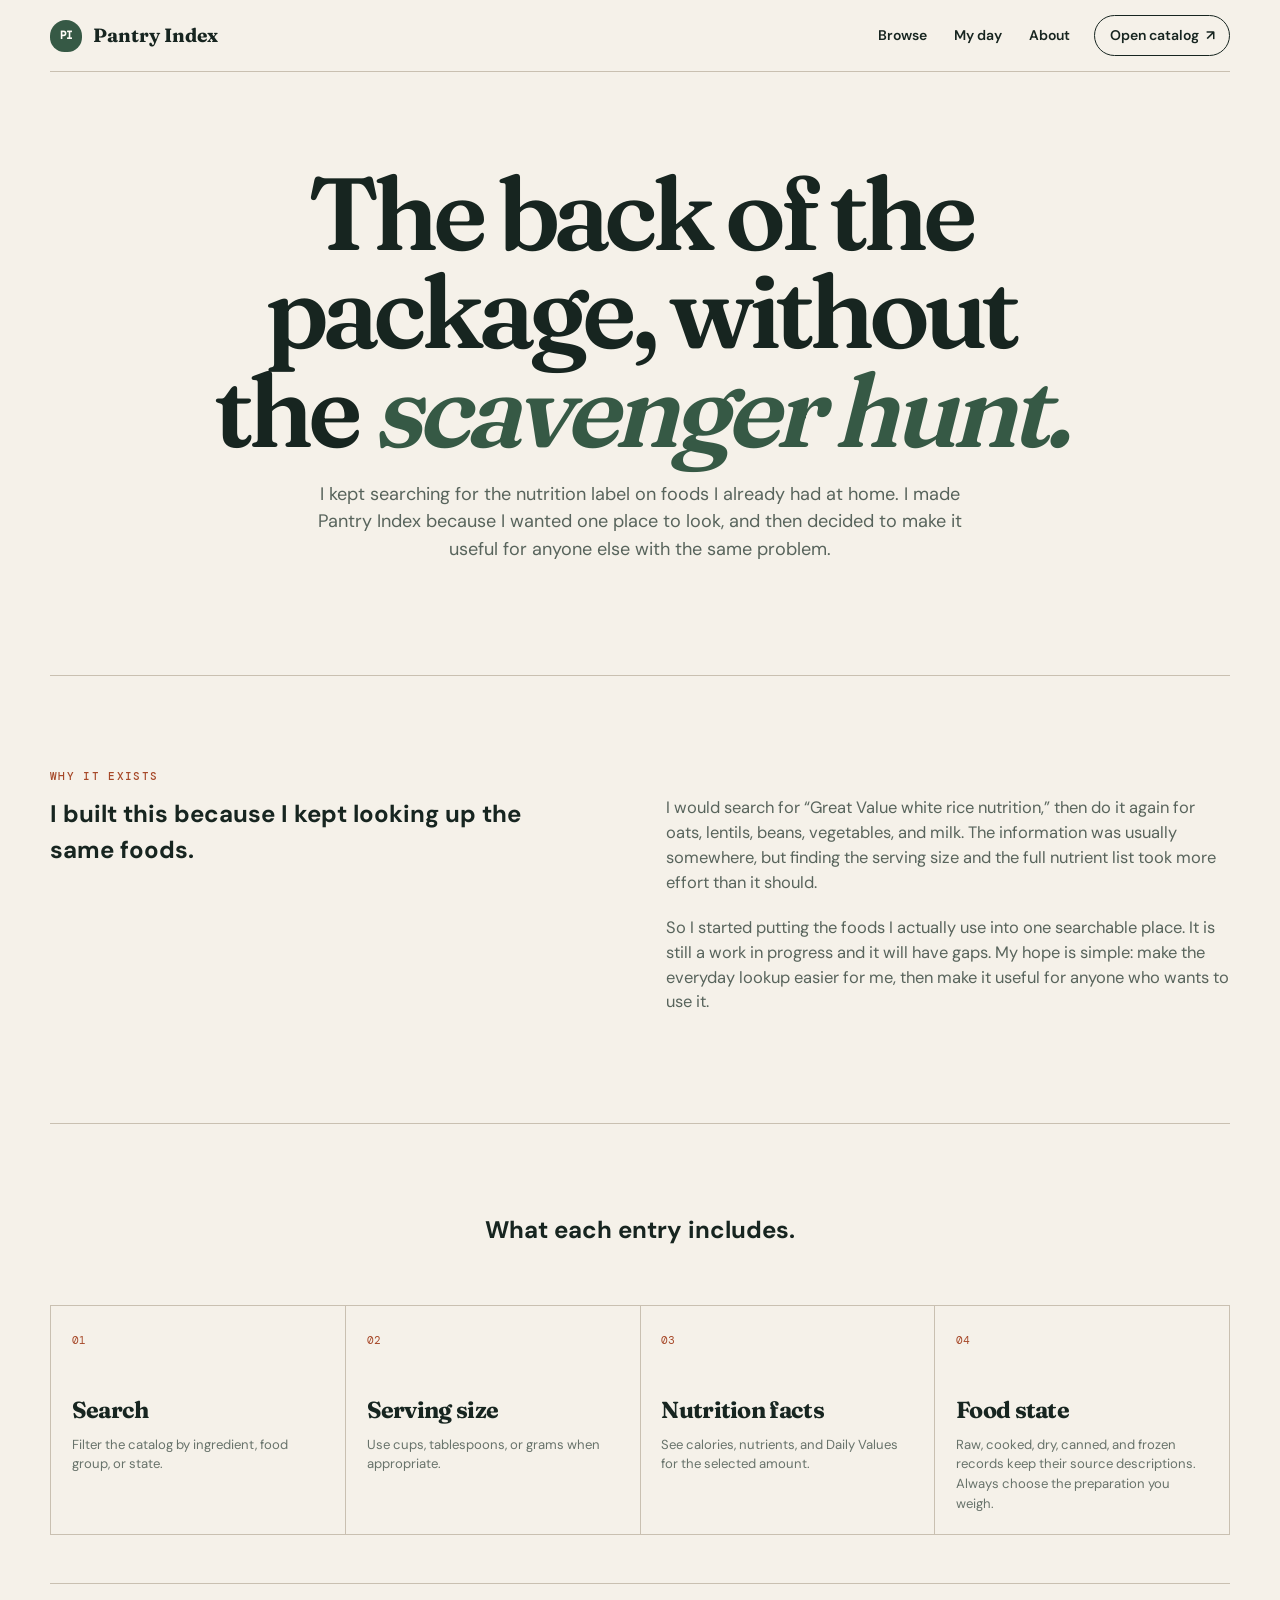
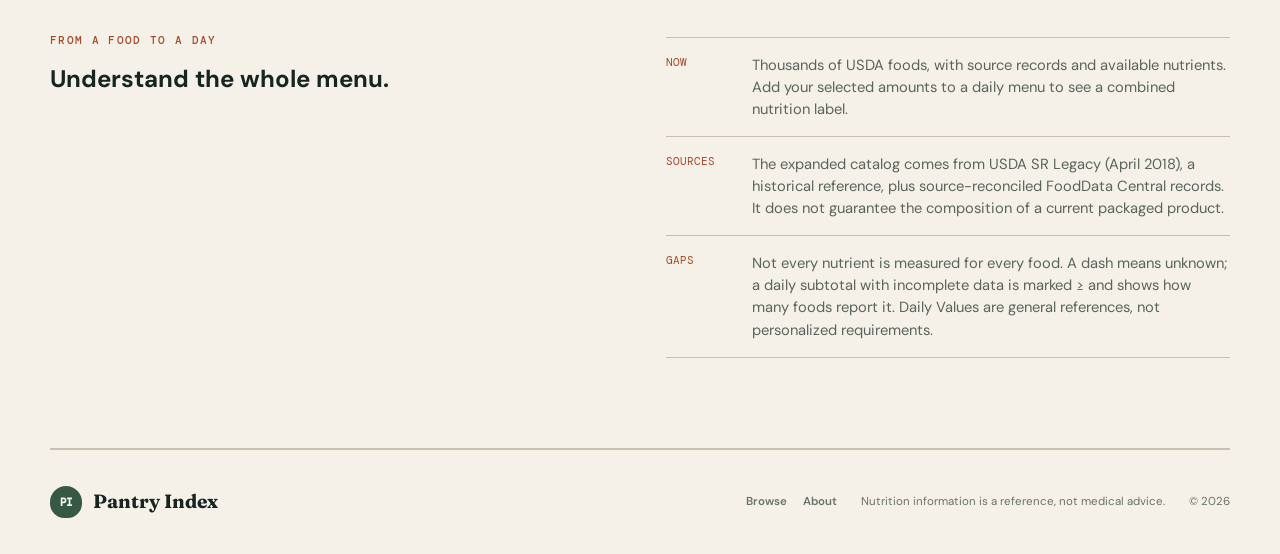
==== commit 7c63591d: "Align catalog headings and simplify pointer focus styling" ====
--- a/about.html
+++ b/about.html
@@ -13,6 +13,7 @@
     <title>Why Pantry Index Exists | About</title>
     <link rel="stylesheet" href="public/fonts.css" />
     <link rel="stylesheet" href="styles.css" />
+    <script src="focus.js" defer></script>
     <link rel="icon" href="public/favicon.svg" type="image/svg+xml" />
   </head>
   <body class="about-page">
--- a/styles.css
+++ b/styles.css
@@ -69,7 +69,7 @@
 #food-browser { scroll-margin-top:90px; }
 .group-select-control { margin-bottom:.75rem; }.group-select-control label { display:block; margin-bottom:.3rem; font-size:.8rem; font-weight:600; }
 .group-select-control select { width:100%; min-height:44px; padding:.6rem; border:1px solid var(--line); border-radius:.5rem; color:var(--ink); background:var(--cream); font-size:.85rem; }
-.catalog-search label { font-size:.72rem; color:#526159; }.catalog-search-field input { min-height:36px; font-size:1rem; }.catalog-search-field:focus-within { outline:2px solid var(--leaf); outline-offset:4px; border-radius:2px; }
+.catalog-search label { font-size:.72rem; color:#526159; }.catalog-search-field input { min-height:36px; font-size:1rem; }.catalog-search-field:has(input:focus-visible) { border-radius:2px; }
 .browse-toolbar { display:flex; flex-wrap:wrap; gap:.6rem; align-items:center; }.result-count { flex:1 1 100%; font-size:.75rem; }.state-filters { justify-content:start; }
 .state-filters button { min-height:44px; padding:.5rem .65rem; font-size:.75rem; }
 .results-grid { display:flex; flex-direction:column; max-height:560px; overflow-y:auto; overscroll-behavior-y:contain; padding:.2rem .4rem .4rem .2rem; gap:.5rem; scrollbar-gutter:stable; }
@@ -105,10 +105,10 @@
 @media (prefers-reduced-motion:reduce) { html { scroll-behavior:auto; } * { transition:none !important; } }
 
 /* Review refinements: preserve focus visibility and readable wrapping. */
-.search-box:focus-within { outline:3px solid var(--leaf); outline-offset:3px; }
+.search-box:has(input:focus-visible) { border-color:var(--leaf); }
 .search-box input:focus-visible,.measure-value input:focus-visible { outline:2px solid var(--leaf); outline-offset:2px; border-radius:2px; }
 .measure-value:focus-within { position:relative; z-index:1; }
-.measure-row:focus-within { outline:2px solid var(--leaf); outline-offset:2px; }
+.measure-row:has(input:focus-visible) { border-color:var(--leaf); }
 .nutrients>div { align-items:baseline; flex-wrap:wrap; }
 .nutrients dt { min-width:0; flex:1 1 60%; overflow-wrap:anywhere; }
 .nutrients dd { flex:0 0 auto; margin-left:auto; white-space:nowrap; }
@@ -126,3 +126,36 @@
 /* Dedicated quantity buttons replace browser steppers without hiding digits. */
 .measure-value input { appearance:textfield; -moz-appearance:textfield; }
 .measure-value input::-webkit-inner-spin-button,.measure-value input::-webkit-outer-spin-button { -webkit-appearance:none; margin:0; }
+
+/* Screenshot review: compact empty states and consistent control geometry. */
+.hero-copy { max-width:540px; }
+.search-hints { align-items:center; gap:.25rem .35rem; }.search-hints>span { align-self:center; }
+.site-header nav a { gap:.3rem; }
+.add-feedback:empty { display:none; }.food-context { margin-top:.8rem; min-height:0; grid-template-columns:1fr; padding:.6rem .8rem; }.food-context .context-dot,#food-description { display:none; }.food-context .item-type { margin:0; font-size:.7rem; }
+.measure-value { flex-wrap:nowrap; gap:.25rem; }.measure-value input { text-align:right; flex:0 1 4.5rem; min-width:0; }.measure-value #amount-unit-label { flex:0 0 auto; }.measure-value #amount-equivalent:empty { display:none; }
+.empty-day-preview { padding:2rem; border:1px dashed var(--line); border-radius:.8rem; background:var(--cream); }.empty-day-preview h3 { font-family:var(--serif); font-size:1.6rem; line-height:1.2; }.empty-day-preview p:not(.eyebrow) { color:#54615a; }.empty-day-preview .quiet-button { display:inline-flex; align-items:center; min-height:44px; }
+.row-error { display:block; margin-top:.35rem; max-width:16rem; color:#873f28; line-height:1.4; font-size:.75rem; }
+.menu-item:has([aria-invalid=true]) { align-items:start; }.menu-item [aria-invalid=true] { border-color:#a64828; background:#fff3ed; }
+.group-select-control select,.source-portion select { appearance:none; background-image:url("data:image/svg+xml,%3Csvg xmlns='http://www.w3.org/2000/svg' viewBox='0 0 16 16'%3E%3Cpath d='m4 6 4 4 4-4' fill='none' stroke='%23365945' stroke-width='2'/%3E%3C/svg%3E"); background-repeat:no-repeat; background-position:right .75rem center; background-size:16px; padding-right:2.3rem; text-overflow:ellipsis; }
+.about-points { padding-bottom:48px; }.catalog-path { padding-top:48px; }
+@media (min-width:781px) and (min-height:700px) { .results-area { position:sticky; top:90px; }.results-grid { max-height:clamp(180px,calc(100dvh - 440px),480px); } }
+@media (max-width:780px) { .search-hints>span { flex-basis:100%; }.search-hints button { font-size:.75rem; padding:.25rem; }.about-points { padding-bottom:32px; }.catalog-path { padding-top:32px; }.empty-day-preview { padding:1.25rem; } }
+/* One header offset; combining scroll-padding and scroll-margin doubled it. */
+#food-browser,#detail,.daily-menu-section { scroll-margin-top:0; }
+@media (min-width:781px) and (min-height:700px) { .menu-editor { position:sticky; top:90px; max-height:calc(100dvh - 110px); overflow-y:auto; padding:.25rem .5rem .5rem .25rem; } }
+.label-footnote,.daily-label .label-footnote { font-size:.72rem; line-height:1.45; }
+.nutrients { font-size:.85rem; }.card-type,.card-state { font-size:.7rem; }
+@media (max-width:780px) { .state-filters { display:grid; grid-template-columns:repeat(3,minmax(0,1fr)); width:100%; gap:.4rem; }.nutrients { font-size:.8rem; } }
+.row-error { grid-column:1 / -1; max-width:none; margin:0; order:2; }
+.menu-workspace:has(.empty-day-preview:not([hidden])) { grid-template-columns:1fr; gap:1.25rem; }
+.empty-day-preview { max-width:720px; }
+@media (max-width:440px) { .remove-menu { order:3; } }
+
+/* Pointer interaction stays clean; keyboard navigation keeps a single focus cue. */
+button:focus,input:focus,select:focus,a:focus,[tabindex]:focus { outline:none; }
+button:focus-visible,select:focus-visible,a:focus-visible,[tabindex]:focus-visible { outline:2px solid var(--leaf); outline-offset:3px; }
+input:focus-visible,.search-box input:focus-visible,.measure-value input:focus-visible,.catalog-search-field input:focus-visible { outline:none; box-shadow:inset 0 -2px var(--leaf); }
+html[data-input="pointer"] :focus-visible { outline:none; box-shadow:none; }
+.measure-row button:focus-visible { outline-offset:-4px; }
+.catalog-heading .eyebrow { margin-bottom:.35rem; }
+.catalog-heading h2 { margin:0; line-height:1.2; }
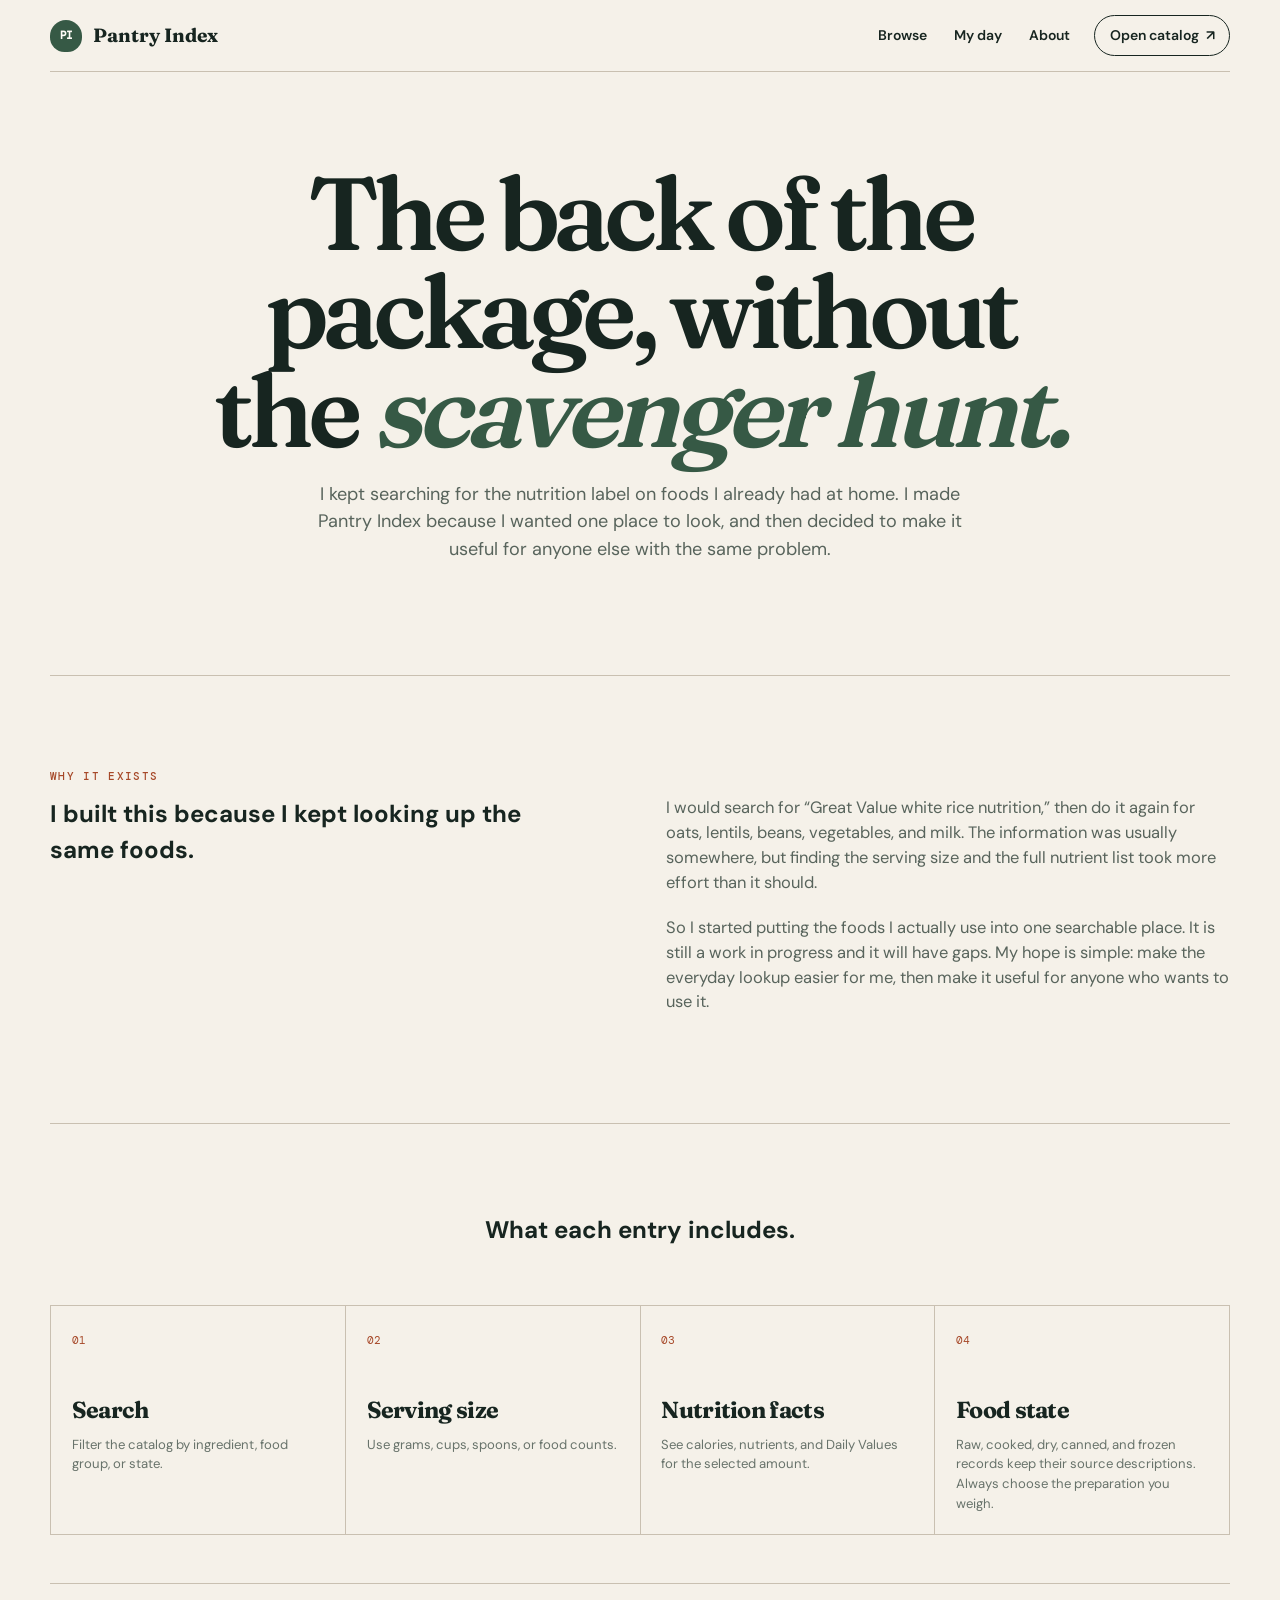
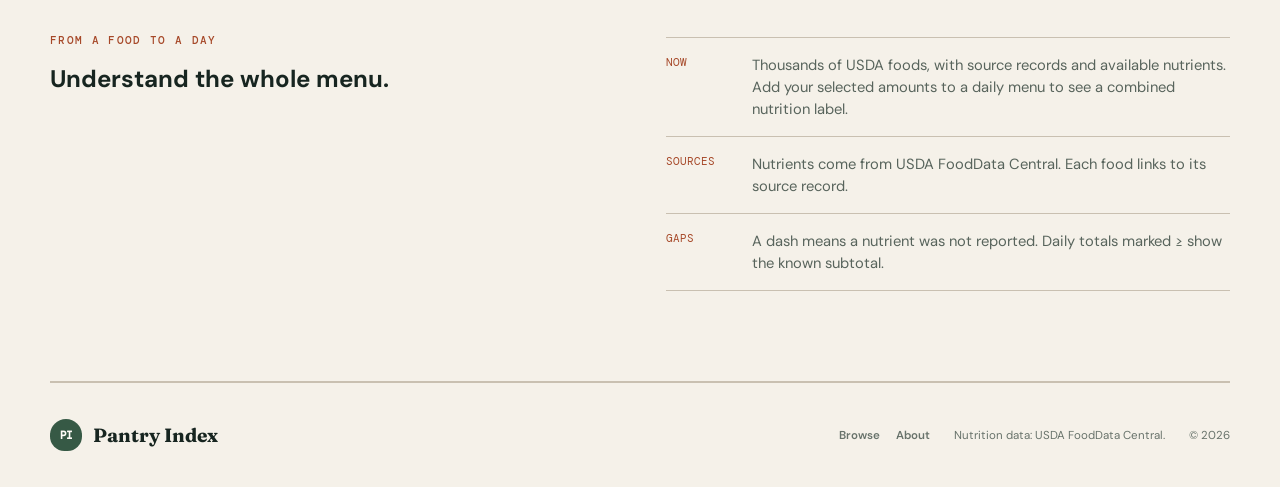
==== commit cecd32f5: "Restore household measure buttons and fractions with simpler nutrition UI" ====
--- a/about.html
+++ b/about.html
@@ -12,7 +12,7 @@
     <meta name="twitter:card" content="summary" />
     <title>Why Pantry Index Exists | About</title>
     <link rel="stylesheet" href="public/fonts.css" />
-    <link rel="stylesheet" href="styles.css" />
+    <link rel="stylesheet" href="styles.css?v=measure-controls-1" />
     <script src="focus.js" defer></script>
     <link rel="icon" href="public/favicon.svg" type="image/svg+xml" />
   </head>
@@ -39,7 +39,7 @@
         <div class="about-section-heading"><h2 id="principles-title">What each entry includes.</h2></div>
         <div class="about-point-grid">
           <article><span class="point-number">01</span><h3>Search</h3><p>Filter the catalog by ingredient, food group, or state.</p></article>
-          <article><span class="point-number">02</span><h3>Serving size</h3><p>Use cups, tablespoons, or grams when appropriate.</p></article>
+          <article><span class="point-number">02</span><h3>Serving size</h3><p>Use grams, cups, spoons, or food counts.</p></article>
           <article><span class="point-number">03</span><h3>Nutrition facts</h3><p>See calories, nutrients, and Daily Values for the selected amount.</p></article>
           <article><span class="point-number">04</span><h3>Food state</h3><p>Raw, cooked, dry, canned, and frozen records keep their source descriptions. Always choose the preparation you weigh.</p></article>
         </div>
@@ -47,12 +47,12 @@
 
       <section class="catalog-path" aria-labelledby="path-title">
         <div><p class="eyebrow">From a food to a day</p><h2 id="path-title">Understand the whole menu.</h2></div>
-        <div class="path-list"><div><span>Now</span><p>Thousands of USDA foods, with source records and available nutrients. Add your selected amounts to a daily menu to see a combined nutrition label.</p></div><div><span>Sources</span><p>The expanded catalog comes from USDA SR Legacy (April 2018), a historical reference, plus source-reconciled FoodData Central records. It does not guarantee the composition of a current packaged product.</p></div><div><span>Gaps</span><p>Not every nutrient is measured for every food. A dash means unknown; a daily subtotal with incomplete data is marked ≥ and shows how many foods report it. Daily Values are general references, not personalized requirements.</p></div></div>
+        <div class="path-list"><div><span>Now</span><p>Thousands of USDA foods, with source records and available nutrients. Add your selected amounts to a daily menu to see a combined nutrition label.</p></div><div><span>Sources</span><p>Nutrients come from USDA FoodData Central. Each food links to its source record.</p></div><div><span>Gaps</span><p>A dash means a nutrient was not reported. Daily totals marked ≥ show the known subtotal.</p></div></div>
       </section>
 
     </main>
 
-    <footer><a class="brand" href="index.html#top"><span class="brand-mark" aria-hidden="true">PI</span><span>Pantry Index</span></a><nav aria-label="Footer navigation"><a href="index.html#browse">Browse</a><a href="about.html">About</a></nav><p>Nutrition information is a reference, not medical advice.</p><p>© <span id="year"></span></p></footer>
+    <footer><a class="brand" href="index.html#top"><span class="brand-mark" aria-hidden="true">PI</span><span>Pantry Index</span></a><nav aria-label="Footer navigation"><a href="index.html#browse">Browse</a><a href="about.html">About</a></nav><p>Nutrition data: USDA FoodData Central.</p><p>© <span id="year"></span></p></footer>
     <script>document.getElementById("year").textContent = new Date().getFullYear();</script>
     <script type="application/ld+json">{"@context":"https://schema.org","@type":"AboutPage","name":"Why Pantry Index Exists","description":"The personal story behind Pantry Index, a searchable nutrition reference for everyday ingredients."}</script>
   </body>
--- a/styles.css
+++ b/styles.css
@@ -159,3 +159,28 @@
 .measure-row button:focus-visible { outline-offset:-4px; }
 .catalog-heading .eyebrow { margin-bottom:.35rem; }
 .catalog-heading h2 { margin:0; line-height:1.2; }
+
+/* Direct food measurements: one tap for the unit and one for the amount. */
+#detail .food-context { display:none; }
+.card-state:empty { display:none; }
+.measure-options { display:flex; flex-wrap:wrap; gap:.4rem; margin-top:.8rem; }
+.measure-options button,.amount-presets button { min-height:44px; padding:.45rem .85rem; border:1px solid var(--line); border-radius:.5rem; color:var(--ink); background:var(--cream); font-size:.9rem; cursor:pointer; }
+.measure-options button.active { background:var(--leaf); color:var(--cream); border-color:var(--leaf); }
+.amount-presets { display:flex; flex-wrap:wrap; gap:.4rem; margin-top:.55rem; }
+.amount-presets button { min-width:52px; border-color:transparent; background:#f5efe2; font-weight:600; }
+.amount-presets button.active { border-color:var(--leaf); color:var(--leaf); background:var(--cream); }
+.measure-value { flex-wrap:wrap; justify-content:center; }
+.measure-value input { flex:0 1 5.5rem; max-width:5.5rem; font:inherit; font-size:1.1rem; }
+#amount-equivalent:not(:empty) { flex-basis:100%; text-align:center; color:#526159; font-size:.75rem; }
+#amount-unit-label { font-size:.8rem; }
+.nutrients .section-row { margin-top:.55rem; padding:.45rem .4rem; background:#e8ece3; color:var(--leaf); font-size:.8rem; letter-spacing:.03em; border-bottom:2px solid var(--leaf); }
+.nutrients .section-row:first-child { margin-top:0; }
+.results-area { position:static; }.results-grid { max-height:none; min-height:400px; }
+.source-meta { margin-top:.7rem; }
+@media (min-width:781px) { .catalog-workspace { align-items:stretch; }.results-area { display:flex; flex-direction:column; }.results-grid { flex:0 0 auto; } }
+@media (max-width:780px) { .results-grid { height:65dvh; min-height:350px; max-height:none; }.measure-options button { font-size:.85rem; }.measure-value input { max-width:4.5rem; } }
+/* Measure the natural label height; stretching it would feed back into list sizing. */
+.catalog-workspace { align-items:start; }
+@media (max-width:780px) { .measure-options { display:grid; grid-template-columns:repeat(2,minmax(0,1fr)); }.measure-options button:last-child:nth-child(odd) { grid-column:1/-1; } }
+.results-grid:empty { min-height:0; height:0 !important; padding:0; }
+.results-grid { overscroll-behavior-y:auto; }
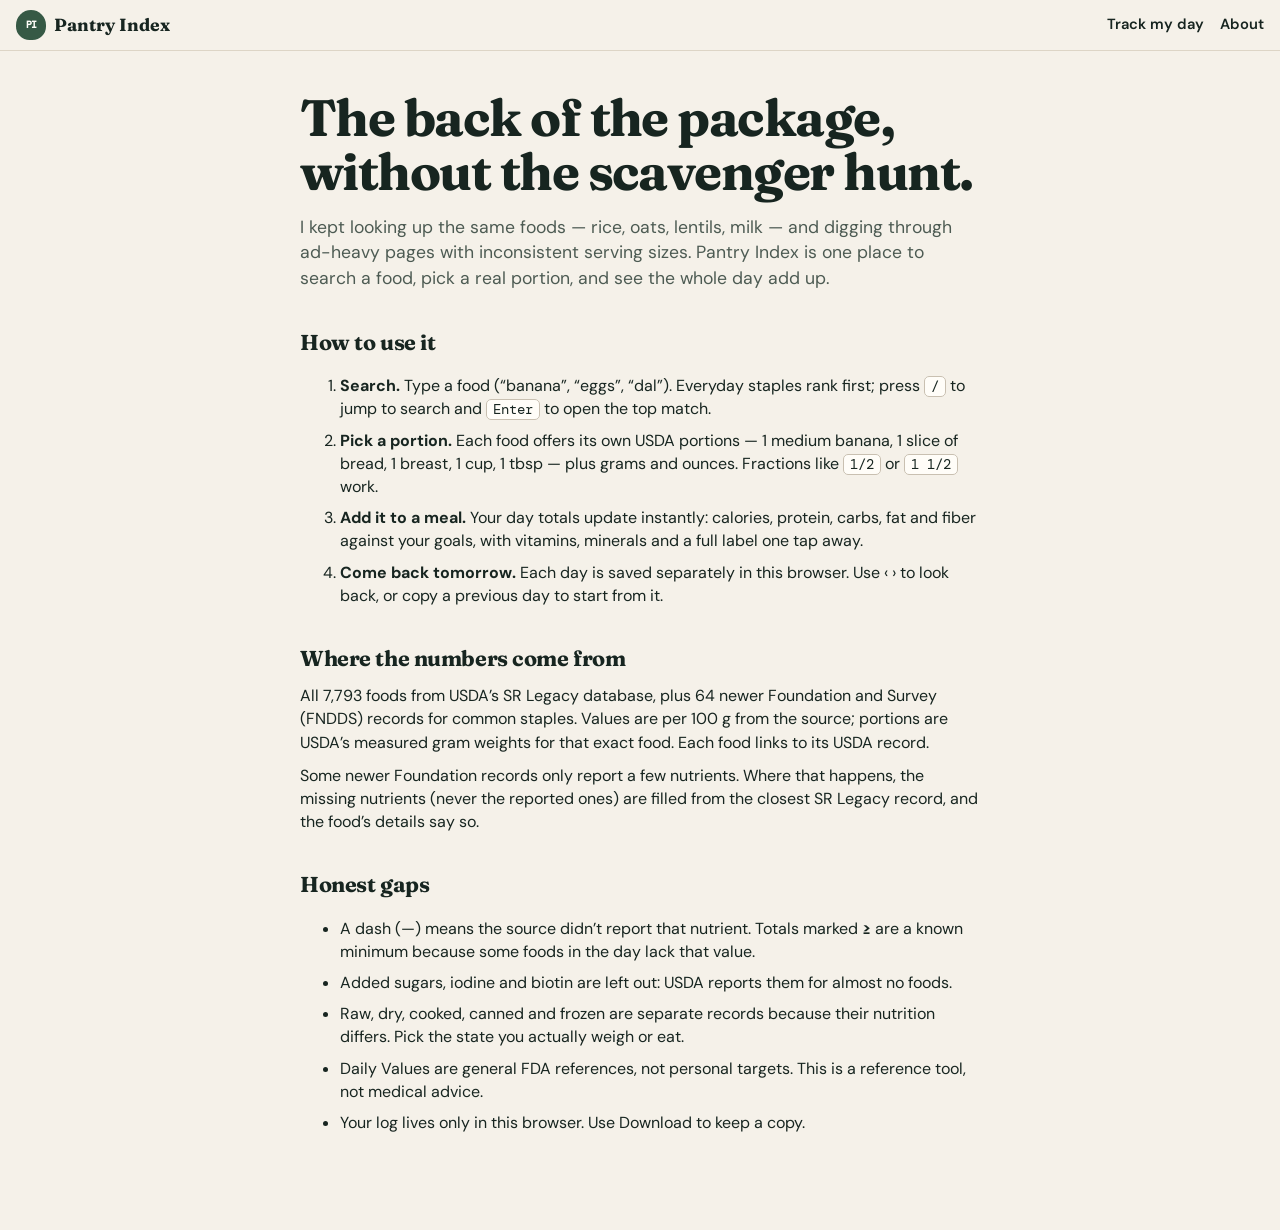
==== commit bfe8a8e6: "Rebuild as a daily nutrition tracker; fix search, portions and data gaps UI: one ranked search, a po" ====
--- a/about.html
+++ b/about.html
@@ -3,57 +3,44 @@
   <head>
     <meta charset="UTF-8" />
     <meta name="viewport" content="width=device-width, initial-scale=1.0" />
-    <meta name="description" content="Why Pantry Index exists: a personal solution to repeatedly searching for nutrition facts for rice, oats, lentils, dals, milk, and everyday ingredients." />
-    <meta name="keywords" content="about Pantry Index, nutrition facts, ingredient nutrition, lentil nutrition, dal nutrition, milk nutrition" />
+    <meta name="description" content="Why Pantry Index exists and where its numbers come from: USDA FoodData Central, real portion weights, and honest gaps." />
     <meta property="og:type" content="website" />
-    <meta property="og:title" content="Why Pantry Index Exists" />
-    <meta property="og:description" content="A personal project built to make everyday ingredient nutrition easier for anyone to look up." />
+    <meta property="og:title" content="About Pantry Index" />
     <meta property="og:site_name" content="Pantry Index" />
-    <meta name="twitter:card" content="summary" />
-    <title>Why Pantry Index Exists | About</title>
+    <title>About | Pantry Index</title>
     <link rel="stylesheet" href="public/fonts.css" />
-    <link rel="stylesheet" href="styles.css?v=measure-controls-1" />
-    <script src="focus.js" defer></script>
+    <link rel="stylesheet" href="app.css?v=tracker-1" />
     <link rel="icon" href="public/favicon.svg" type="image/svg+xml" />
   </head>
-  <body class="about-page">
-    <a class="skip-link" href="#story">Skip to story</a>
-    <header class="site-header">
-      <a class="brand" href="index.html#top" aria-label="Pantry Index home"><span class="brand-mark" aria-hidden="true">PI</span><span>Pantry Index</span></a>
-      <nav aria-label="Primary navigation"><a href="index.html#browse">Browse</a><a href="index.html#daily-menu">My day</a><a href="about.html" aria-current="page">About</a></nav>
-      <a class="quiet-button" href="index.html#browse">Open catalog <span>↗</span></a>
+  <body>
+    <header class="topbar">
+      <a class="brand" href="./" aria-label="Pantry Index home"><span class="brand-mark" aria-hidden="true">PI</span><span class="brand-name">Pantry Index</span></a>
+      <nav class="top-links" aria-label="Primary" style="margin-left:auto"><a href="./">Track my day</a><a href="about.html" aria-current="page">About</a></nav>
     </header>
+    <main class="about">
+      <h1>The back of the package, without the scavenger hunt.</h1>
+      <p class="lede">I kept looking up the same foods — rice, oats, lentils, milk — and digging through ad-heavy pages with inconsistent serving sizes. Pantry Index is one place to search a food, pick a real portion, and see the whole day add up.</p>
 
-    <main>
-      <section class="about-hero" aria-labelledby="about-title">
-        <h1 id="about-title">The back of the package, without the <em>scavenger hunt.</em></h1>
-        <p class="about-lede">I kept searching for the nutrition label on foods I already had at home. I made Pantry Index because I wanted one place to look, and then decided to make it useful for anyone else with the same problem.</p>
-      </section>
+      <h2>How to use it</h2>
+      <ol>
+        <li><b>Search.</b> Type a food (“banana”, “eggs”, “dal”). Everyday staples rank first; press <kbd>/</kbd> to jump to search and <kbd>Enter</kbd> to open the top match.</li>
+        <li><b>Pick a portion.</b> Each food offers its own USDA portions — 1 medium banana, 1 slice of bread, 1 breast, 1 cup, 1 tbsp — plus grams and ounces. Fractions like <code>1/2</code> or <code>1 1/2</code> work.</li>
+        <li><b>Add it to a meal.</b> Your day totals update instantly: calories, protein, carbs, fat and fiber against your goals, with vitamins, minerals and a full label one tap away.</li>
+        <li><b>Come back tomorrow.</b> Each day is saved separately in this browser. Use ‹ › to look back, or copy a previous day to start from it.</li>
+      </ol>
 
-      <section class="story-section" id="story" tabindex="-1" aria-labelledby="story-title">
-        <div class="story-intro"><p class="eyebrow">Why it exists</p><h2 id="story-title">I built this because I kept looking up the same foods.</h2></div>
-        <div class="story-copy"><p>I would search for “Great Value white rice nutrition,” then do it again for oats, lentils, beans, vegetables, and milk. The information was usually somewhere, but finding the serving size and the full nutrient list took more effort than it should.</p><p>So I started putting the foods I actually use into one searchable place. It is still a work in progress and it will have gaps. My hope is simple: make the everyday lookup easier for me, then make it useful for anyone who wants to use it.</p></div>
-      </section>
+      <h2>Where the numbers come from</h2>
+      <p>All 7,793 foods from USDA’s SR Legacy database, plus 64 newer Foundation and Survey (FNDDS) records for common staples. Values are per 100 g from the source; portions are USDA’s measured gram weights for that exact food. Each food links to its USDA record.</p>
+      <p>Some newer Foundation records only report a few nutrients. Where that happens, the missing nutrients (never the reported ones) are filled from the closest SR Legacy record, and the food’s details say so.</p>
 
-      <section class="about-points" aria-labelledby="principles-title">
-        <div class="about-section-heading"><h2 id="principles-title">What each entry includes.</h2></div>
-        <div class="about-point-grid">
-          <article><span class="point-number">01</span><h3>Search</h3><p>Filter the catalog by ingredient, food group, or state.</p></article>
-          <article><span class="point-number">02</span><h3>Serving size</h3><p>Use grams, cups, spoons, or food counts.</p></article>
-          <article><span class="point-number">03</span><h3>Nutrition facts</h3><p>See calories, nutrients, and Daily Values for the selected amount.</p></article>
-          <article><span class="point-number">04</span><h3>Food state</h3><p>Raw, cooked, dry, canned, and frozen records keep their source descriptions. Always choose the preparation you weigh.</p></article>
-        </div>
-      </section>
-
-      <section class="catalog-path" aria-labelledby="path-title">
-        <div><p class="eyebrow">From a food to a day</p><h2 id="path-title">Understand the whole menu.</h2></div>
-        <div class="path-list"><div><span>Now</span><p>Thousands of USDA foods, with source records and available nutrients. Add your selected amounts to a daily menu to see a combined nutrition label.</p></div><div><span>Sources</span><p>Nutrients come from USDA FoodData Central. Each food links to its source record.</p></div><div><span>Gaps</span><p>A dash means a nutrient was not reported. Daily totals marked ≥ show the known subtotal.</p></div></div>
-      </section>
-
+      <h2>Honest gaps</h2>
+      <ul>
+        <li>A dash (—) means the source didn’t report that nutrient. Totals marked <b>≥</b> are a known minimum because some foods in the day lack that value.</li>
+        <li>Added sugars, iodine and biotin are left out: USDA reports them for almost no foods.</li>
+        <li>Raw, dry, cooked, canned and frozen are separate records because their nutrition differs. Pick the state you actually weigh or eat.</li>
+        <li>Daily Values are general FDA references, not personal targets. This is a reference tool, not medical advice.</li>
+        <li>Your log lives only in this browser. Use Download to keep a copy.</li>
+      </ul>
     </main>
-
-    <footer><a class="brand" href="index.html#top"><span class="brand-mark" aria-hidden="true">PI</span><span>Pantry Index</span></a><nav aria-label="Footer navigation"><a href="index.html#browse">Browse</a><a href="about.html">About</a></nav><p>Nutrition data: USDA FoodData Central.</p><p>© <span id="year"></span></p></footer>
-    <script>document.getElementById("year").textContent = new Date().getFullYear();</script>
-    <script type="application/ld+json">{"@context":"https://schema.org","@type":"AboutPage","name":"Why Pantry Index Exists","description":"The personal story behind Pantry Index, a searchable nutrition reference for everyday ingredients."}</script>
   </body>
 </html>
--- a/app.css
+++ b/app.css
@@ -0,0 +1,217 @@
+:root {
+  --ink: #172520; --ink-soft: #4d5b53; --muted: #66716a; --leaf: #365945; --leaf-soft: #e3ebe2; --moss: #78916a;
+  --paper: #f5f1e9; --card: #fffdf8; --line: #ddd5c6; --line-strong: #c9c0b1; --orange: #a64828; --amber: #c27c1c;
+  --protein: #365945; --carbs: #c27c1c; --fat: #a64828; --fiber: #6b7f3a;
+  --serif: "Fraunces", Georgia, serif; --sans: "DM Sans", system-ui, Arial, sans-serif; --mono: "DM Mono", ui-monospace, monospace;
+  --radius: 16px; --shadow: 0 10px 30px rgba(23, 37, 32, .08);
+}
+* { box-sizing: border-box; }
+html { -webkit-text-size-adjust: 100%; }
+body { margin: 0; color: var(--ink); background: var(--paper); font-family: var(--sans); font-size: 16px; line-height: 1.45; }
+button, input, select { font: inherit; color: inherit; }
+button { cursor: pointer; -webkit-tap-highlight-color: transparent; }
+button:disabled { cursor: default; opacity: .4; }
+a { color: inherit; }
+h1, h2, h3, p { margin: 0; }
+.sr-only { position: absolute; width: 1px; height: 1px; padding: 0; margin: -1px; overflow: hidden; clip: rect(0 0 0 0); white-space: nowrap; border: 0; }
+.skip-link { position: fixed; top: 8px; left: 8px; z-index: 50; padding: 8px 12px; color: var(--card); background: var(--ink); border-radius: 8px; transform: translateY(-200%); }
+.skip-link:focus { transform: none; }
+:focus-visible { outline: 3px solid var(--orange); outline-offset: 2px; }
+[hidden] { display: none !important; }
+.muted { color: var(--muted); }
+.small-print { margin-top: 14px; color: var(--muted); font-size: .78rem; }
+
+/* ---------- top bar ---------- */
+.topbar { position: sticky; top: 0; z-index: 20; display: flex; align-items: center; gap: 12px; padding: 10px max(16px, env(safe-area-inset-left)); background: rgba(245, 241, 233, .94); backdrop-filter: blur(8px); border-bottom: 1px solid var(--line); }
+.brand { display: inline-flex; align-items: center; gap: 8px; font-family: var(--serif); font-weight: 700; font-size: 1.1rem; text-decoration: none; }
+.brand-mark { display: grid; place-items: center; width: 30px; height: 30px; color: var(--card); background: var(--leaf); border-radius: 50% 50% 45% 45%; font-family: var(--mono); font-size: .62rem; letter-spacing: -.06em; }
+.day-nav { display: flex; align-items: center; gap: 2px; margin-left: auto; padding: 3px; background: var(--card); border: 1px solid var(--line); border-radius: 999px; }
+.day-label { min-width: 104px; padding: 6px 10px; background: none; border: 0; border-radius: 999px; font-weight: 600; font-size: .92rem; }
+.day-label:not(:disabled):hover { background: var(--leaf-soft); }
+.day-label:disabled { opacity: 1; }
+.icon-button { display: grid; place-items: center; width: 34px; height: 34px; padding: 0; background: none; border: 0; border-radius: 999px; font-size: 1.25rem; line-height: 1; }
+.icon-button:not(:disabled):hover { background: var(--leaf-soft); }
+.top-links { display: flex; align-items: center; gap: 16px; font-size: .92rem; font-weight: 600; }
+.top-links a { text-decoration: none; }
+.link-button { padding: 0; background: none; border: 0; font-weight: 600; color: var(--leaf); }
+.link-button:hover, .top-links a:hover { color: var(--orange); }
+
+/* ---------- layout ---------- */
+.layout { display: grid; gap: 16px; width: min(1180px, 100%); margin: 0 auto; padding: 16px 16px 96px; }
+.card { min-width: 0; padding: 18px; background: var(--card); border: 1px solid var(--line); border-radius: var(--radius); box-shadow: var(--shadow); }
+h2 { font-family: var(--serif); font-size: 1.35rem; font-weight: 650; letter-spacing: -.02em; }
+@media (min-width: 900px) {
+  .layout { grid-template-columns: minmax(0, 1.25fr) minmax(340px, .9fr); grid-template-areas: "add summary" "log summary"; align-items: start; padding-top: 24px; gap: 20px; }
+  .summary { grid-area: summary; position: sticky; top: 76px; max-height: calc(100vh - 92px); overflow: auto; }
+  .add { grid-area: add; }
+  .log { grid-area: log; }
+}
+
+/* ---------- summary ---------- */
+.summary-head { display: flex; align-items: baseline; justify-content: space-between; gap: 12px; margin-bottom: 12px; }
+.summary-sub { color: var(--muted); font-size: .85rem; }
+.calorie-numbers { display: flex; align-items: baseline; gap: 8px; }
+.calorie-numbers strong { font-family: var(--serif); font-size: 2.6rem; font-weight: 700; line-height: 1; letter-spacing: -.03em; font-variant-numeric: tabular-nums; }
+.calorie-numbers span { color: var(--ink-soft); }
+.calorie-remaining { margin-top: 6px; color: var(--muted); font-size: .88rem; }
+.meter { position: relative; height: 8px; margin-top: 8px; overflow: hidden; background: #ece6da; border-radius: 99px; }
+.meter > span { position: absolute; inset: 0 auto 0 0; width: 0; background: var(--leaf); border-radius: inherit; transition: width .3s ease; }
+.meter > span.over { background: var(--orange); }
+.calorie-block .meter { height: 10px; }
+.macro-grid { display: grid; grid-template-columns: 1fr 1fr; gap: 14px 18px; margin-top: 18px; }
+.macro-top { display: flex; justify-content: space-between; gap: 8px; font-size: .84rem; color: var(--ink-soft); }
+.macro-top b { color: var(--ink); font-variant-numeric: tabular-nums; }
+.macro .meter { height: 6px; margin-top: 5px; }
+.macro-protein .meter span { background: var(--protein); }
+.macro-carbs .meter span { background: var(--carbs); }
+.macro-fat .meter span { background: var(--fat); }
+.macro-fiber .meter span { background: var(--fiber); }
+.nutrient-details { margin-top: 18px; border-top: 1px solid var(--line); }
+.nutrient-details > summary, .sheet-label > summary { padding: 14px 0 4px; color: var(--leaf); font-weight: 600; cursor: pointer; }
+.key-nutrients { display: grid; grid-template-columns: 1fr 1fr; gap: 12px 18px; margin: 12px 0 18px; }
+.key-nutrients .macro .meter span { background: var(--moss); }
+.key-nutrients .macro.limit .meter span { background: var(--amber); }
+.key-nutrients .macro.limit.over .meter span { background: var(--orange); }
+
+/* ---------- nutrition label ---------- */
+.label-panel { padding: 14px 14px 10px; color: #111; background: #fff; border: 1px solid #222; font-family: Arial, Helvetica, sans-serif; }
+.label-panel h3 { padding-bottom: 2px; border-bottom: 8px solid #111; font-size: 2rem; font-weight: 900; letter-spacing: -1.5px; line-height: 1; }
+.label-serving { padding: 4px 0 6px; border-bottom: 4px solid #111; font-size: .82rem; font-weight: 700; }
+.label-calories { display: flex; justify-content: space-between; align-items: end; padding: 2px 0 4px; border-bottom: 5px solid #111; }
+.label-calories span { font-size: 1.15rem; font-weight: 900; }
+.label-calories strong { font-size: 2rem; font-weight: 900; line-height: 1; }
+.label-dv { padding: 3px 0; border-bottom: 1px solid #111; text-align: right; font-size: .72rem; font-weight: 700; }
+.nutrients { margin: 0; font-size: .82rem; }
+.nutrients > div { display: flex; justify-content: space-between; gap: 10px; padding: 4px 0; border-bottom: 1px solid #bbb; }
+.nutrients dt { min-width: 0; }
+.nutrients dd { margin: 0; font-weight: 700; }
+.nutrients .indent dt { padding-left: 14px; }
+.nutrients small { display: block; color: #666; font-size: .7rem; }
+.nutrients .section-row { margin-top: 8px; padding: 4px 6px; background: var(--leaf-soft); border-bottom: 2px solid var(--leaf); color: var(--leaf); font-family: var(--sans); font-weight: 700; font-size: .78rem; }
+.label-footnote { margin-top: 8px; color: #444; font-size: .7rem; }
+
+/* ---------- search ---------- */
+.search { position: relative; display: flex; align-items: center; }
+.search-icon { position: absolute; left: 16px; color: var(--moss); font-size: 1.4rem; pointer-events: none; }
+.search input { width: 100%; min-height: 54px; padding: 12px 44px 12px 46px; background: #fff; border: 1.5px solid var(--line-strong); border-radius: 14px; font-size: 1.08rem; outline: none; -webkit-appearance: none; appearance: none; }
+.search input:focus { border-color: var(--leaf); box-shadow: 0 0 0 4px rgba(54, 89, 69, .14); }
+.search-kbd { position: absolute; right: 14px; padding: 1px 7px; color: var(--muted); border: 1px solid var(--line-strong); border-radius: 6px; font-family: var(--mono); font-size: .75rem; }
+.search input:focus + .search-kbd, .search input:not(:placeholder-shown) + .search-kbd { display: none; }
+@media (pointer: coarse) { .search-kbd { display: none; } }
+.state-chips { display: flex; gap: 6px; margin-top: 10px; overflow-x: auto; scrollbar-width: none; }
+.state-chips button { flex: none; padding: 5px 12px; background: transparent; border: 1px solid var(--line-strong); border-radius: 99px; color: var(--ink-soft); font-size: .82rem; }
+.state-chips button[aria-pressed="true"] { color: var(--card); background: var(--ink); border-color: var(--ink); }
+#catalog-status { margin-top: 12px; }
+.quick-picks { margin-top: 14px; }
+.quick-title { margin: 12px 0 8px; color: var(--muted); font-family: var(--mono); font-size: .7rem; letter-spacing: .08em; text-transform: uppercase; }
+.chip-row { display: flex; flex-wrap: wrap; gap: 8px; }
+.chip { display: inline-flex; align-items: baseline; gap: 6px; padding: 8px 12px; background: #fff; border: 1px solid var(--line); border-radius: 99px; font-size: .9rem; font-weight: 500; }
+.chip small { color: var(--muted); font-size: .76rem; }
+.chip:hover { border-color: var(--leaf); }
+.result-count { margin: 12px 2px 6px; color: var(--muted); font-size: .82rem; }
+.results { margin: 0; padding: 0; list-style: none; }
+.results li + li { border-top: 1px solid var(--line); }
+.result { display: flex; align-items: center; justify-content: space-between; gap: 12px; width: 100%; padding: 12px 8px; background: none; border: 0; border-radius: 10px; text-align: left; }
+.result:hover, .result:focus-visible { background: var(--leaf-soft); }
+.result-name { display: grid; min-width: 0; }
+.result-name b { font-weight: 600; }
+.result-name span { overflow: hidden; color: var(--muted); font-size: .84rem; text-overflow: ellipsis; white-space: nowrap; }
+.result-hint { flex: none; max-width: 45%; color: var(--ink-soft); font-size: .8rem; text-align: right; font-variant-numeric: tabular-nums; }
+.ghost-button { padding: 8px 14px; background: none; border: 1px solid var(--line-strong); border-radius: 99px; font-weight: 600; font-size: .88rem; }
+.ghost-button:hover { border-color: var(--ink); }
+.ghost-button.small { padding: 5px 11px; font-size: .8rem; }
+.ghost-button.danger { color: var(--orange); }
+#more-results { display: block; margin: 10px auto 0; }
+
+/* ---------- log ---------- */
+.log-head { display: flex; flex-wrap: wrap; align-items: center; justify-content: space-between; gap: 10px; margin-bottom: 6px; }
+.log-actions { display: flex; flex-wrap: wrap; gap: 6px; }
+.meal { padding: 10px 0; border-top: 1px solid var(--line); }
+.meal:first-child { border-top: 0; }
+.meal-head { display: flex; align-items: baseline; gap: 10px; }
+.meal-head h3 { font-size: 1rem; font-weight: 700; }
+.meal-head span { color: var(--muted); font-size: .85rem; font-variant-numeric: tabular-nums; }
+.meal-head .link-button { margin-left: auto; font-size: .88rem; }
+.log-list { margin: 6px 0 0; padding: 0; list-style: none; }
+.log-list li { display: flex; align-items: stretch; gap: 4px; }
+.log-row { display: flex; flex: 1; min-width: 0; justify-content: space-between; gap: 12px; padding: 9px 8px; background: none; border: 0; border-radius: 10px; text-align: left; }
+.log-row:hover, .log-row:focus-visible { background: var(--leaf-soft); }
+.log-name { display: grid; min-width: 0; }
+.log-name b { font-weight: 600; }
+.log-name span { overflow: hidden; color: var(--muted); font-size: .8rem; text-overflow: ellipsis; white-space: nowrap; }
+.log-name small, .log-nums small { color: var(--ink-soft); font-size: .78rem; }
+.log-nums { display: grid; flex: none; text-align: right; font-variant-numeric: tabular-nums; }
+.log-nums b { font-size: 1.02rem; }
+.row-remove { flex: none; width: 36px; background: none; border: 0; border-radius: 10px; color: var(--muted); }
+.row-remove:hover { color: var(--orange); background: #f6e6df; }
+
+/* ---------- sheets / dialogs ---------- */
+.sheet { width: min(560px, 100%); max-width: 100%; max-height: min(92vh, 860px); margin: auto; padding: 0; color: var(--ink); background: var(--card); border: 0; border-radius: 20px; box-shadow: 0 24px 60px rgba(0, 0, 0, .25); }
+.sheet.narrow { width: min(420px, 100%); }
+.sheet::backdrop { background: rgba(23, 37, 32, .45); }
+.sheet-inner { display: flex; flex-direction: column; max-height: inherit; }
+.sheet-head { display: flex; align-items: flex-start; justify-content: space-between; gap: 12px; padding: 18px 18px 10px; }
+.sheet-head h2 { font-size: 1.45rem; }
+.sheet-detail { margin-top: 2px; color: var(--muted); font-size: .88rem; }
+.sheet-body { flex: 1; overflow: auto; padding: 4px 18px 12px; }
+.sheet-actions { display: flex; justify-content: flex-end; gap: 10px; padding: 12px 18px calc(14px + env(safe-area-inset-bottom)); border-top: 1px solid var(--line); background: var(--card); }
+.primary-button { min-height: 48px; padding: 10px 22px; color: var(--card); background: var(--leaf); border: 0; border-radius: 12px; font-weight: 700; font-size: 1rem; }
+.primary-button:hover { background: #2a4737; }
+.sheet-actions .primary-button { flex: 1; max-width: 320px; }
+.sheet-actions .danger { margin-right: auto; }
+.meal-picker { margin: 0 0 14px; padding: 0; border: 0; }
+.segmented { display: grid; grid-template-columns: repeat(4, 1fr); padding: 3px; background: #efe9dd; border-radius: 12px; }
+.segmented button { padding: 7px 4px; background: none; border: 0; border-radius: 9px; color: var(--ink-soft); font-size: .86rem; font-weight: 600; }
+.segmented button[aria-pressed="true"] { color: var(--ink); background: #fff; box-shadow: 0 1px 4px rgba(0, 0, 0, .12); }
+.amount-row { display: grid; grid-template-columns: 52px 1fr 52px; gap: 8px; align-items: stretch; }
+.step { background: #efe9dd; border: 0; border-radius: 12px; font-size: 1.5rem; }
+.step:hover { background: #e4dccc; }
+.amount-field { display: flex; align-items: baseline; justify-content: flex-start; gap: 8px; text-align: left; min-width: 0; padding: 6px 14px; background: #fff; border: 1.5px solid var(--line-strong); border-radius: 12px; }
+.amount-field:focus-within { border-color: var(--leaf); box-shadow: 0 0 0 4px rgba(54, 89, 69, .14); }
+.amount-field input { flex: none; width: 2.6ch; max-width: 8ch; min-width: 0; padding: 4px 0; border: 0; outline: 0; background: transparent; font-size: 1.6rem; font-weight: 700; font-variant-numeric: tabular-nums; }
+.amount-unit { overflow: hidden; color: var(--ink-soft); font-size: .92rem; text-overflow: ellipsis; white-space: nowrap; }
+.error { margin-top: 6px; color: var(--orange); font-size: .85rem; }
+.portion-chips { display: flex; flex-wrap: wrap; gap: 6px; margin-top: 12px; }
+.portion-chips button { display: inline-flex; align-items: baseline; gap: 6px; padding: 7px 12px; background: #fff; border: 1px solid var(--line-strong); border-radius: 99px; font-size: .86rem; text-align: left; }
+.portion-chips button small { color: var(--muted); font-size: .74rem; }
+.portion-chips button[aria-checked="true"] { color: var(--card); background: var(--ink); border-color: var(--ink); }
+.portion-chips button[aria-checked="true"] small { color: #cfd8d2; }
+.preview { display: flex; align-items: center; gap: 16px; margin-top: 16px; padding: 14px; background: var(--leaf-soft); border-radius: 14px; }
+.preview-kcal { display: grid; text-align: center; }
+.preview-kcal strong { font-family: var(--serif); font-size: 2rem; line-height: 1; font-variant-numeric: tabular-nums; }
+.preview-kcal span { color: var(--ink-soft); font-size: .78rem; }
+.preview-macros { display: grid; flex: 1; grid-template-columns: repeat(4, 1fr); gap: 6px; }
+.preview-macros span { display: grid; color: var(--ink-soft); font-size: .74rem; text-align: center; }
+.preview-macros b { color: var(--ink); font-size: .98rem; font-variant-numeric: tabular-nums; }
+.sheet-label .label-panel { margin-top: 10px; }
+.sheet-label a { color: var(--leaf); }
+.goals-grid { display: grid; gap: 12px; }
+.goals-grid label { display: grid; grid-template-columns: 1fr auto; align-items: center; gap: 4px 10px; font-weight: 600; }
+.goals-grid label span { color: var(--muted); font-weight: 400; font-size: .85rem; }
+.goals-grid input { grid-column: 1 / -1; padding: 10px 12px; border: 1.5px solid var(--line-strong); border-radius: 10px; background: #fff; font-size: 1.05rem; }
+@media (max-width: 640px) {
+  .sheet { width: 100%; max-height: 92vh; margin: auto 0 0; border-radius: 20px 20px 0 0; }
+  .sheet[open] { animation: rise .2s ease-out; }
+  .brand-name { display: none; }
+  .top-links { gap: 12px; font-size: .86rem; }
+  .day-label { min-width: 0; padding: 6px 6px; }
+  .card { padding: 14px; }
+  .layout { padding: 12px 12px 96px; gap: 12px; }
+  .result-hint { max-width: 40%; font-size: .76rem; }
+}
+@keyframes rise { from { transform: translateY(30px); opacity: .6; } to { transform: none; opacity: 1; } }
+
+/* ---------- toast ---------- */
+.toast { position: fixed; left: 50%; bottom: calc(18px + env(safe-area-inset-bottom)); z-index: 60; display: flex; align-items: center; gap: 14px; max-width: calc(100% - 32px); padding: 10px 14px 10px 16px; color: var(--card); background: var(--ink); border-radius: 12px; box-shadow: var(--shadow); opacity: 0; transform: translate(-50%, 16px); pointer-events: none; transition: .2s; }
+.toast.visible { opacity: 1; transform: translate(-50%, 0); pointer-events: auto; }
+.toast button { padding: 4px 10px; color: #f3c9b9; background: none; border: 1px solid #f3c9b9; border-radius: 8px; font-weight: 700; }
+@media (prefers-reduced-motion: reduce) { * { transition: none !important; animation: none !important; } }
+
+/* ---------- about ---------- */
+.about { width: min(720px, 100%); margin: 0 auto; padding: 40px 20px 80px; }
+.about h1 { font-family: var(--serif); font-size: clamp(2rem, 6vw, 3.2rem); line-height: 1.05; letter-spacing: -.03em; }
+.about .lede { margin-top: 16px; color: var(--ink-soft); font-size: 1.1rem; }
+.about h2 { margin: 36px 0 10px; }
+.about p + p { margin-top: 10px; }
+.about li { margin: 8px 0; }
+.about kbd, .about code { padding: 1px 6px; background: var(--card); border: 1px solid var(--line-strong); border-radius: 5px; font-family: var(--mono); font-size: .85em; }
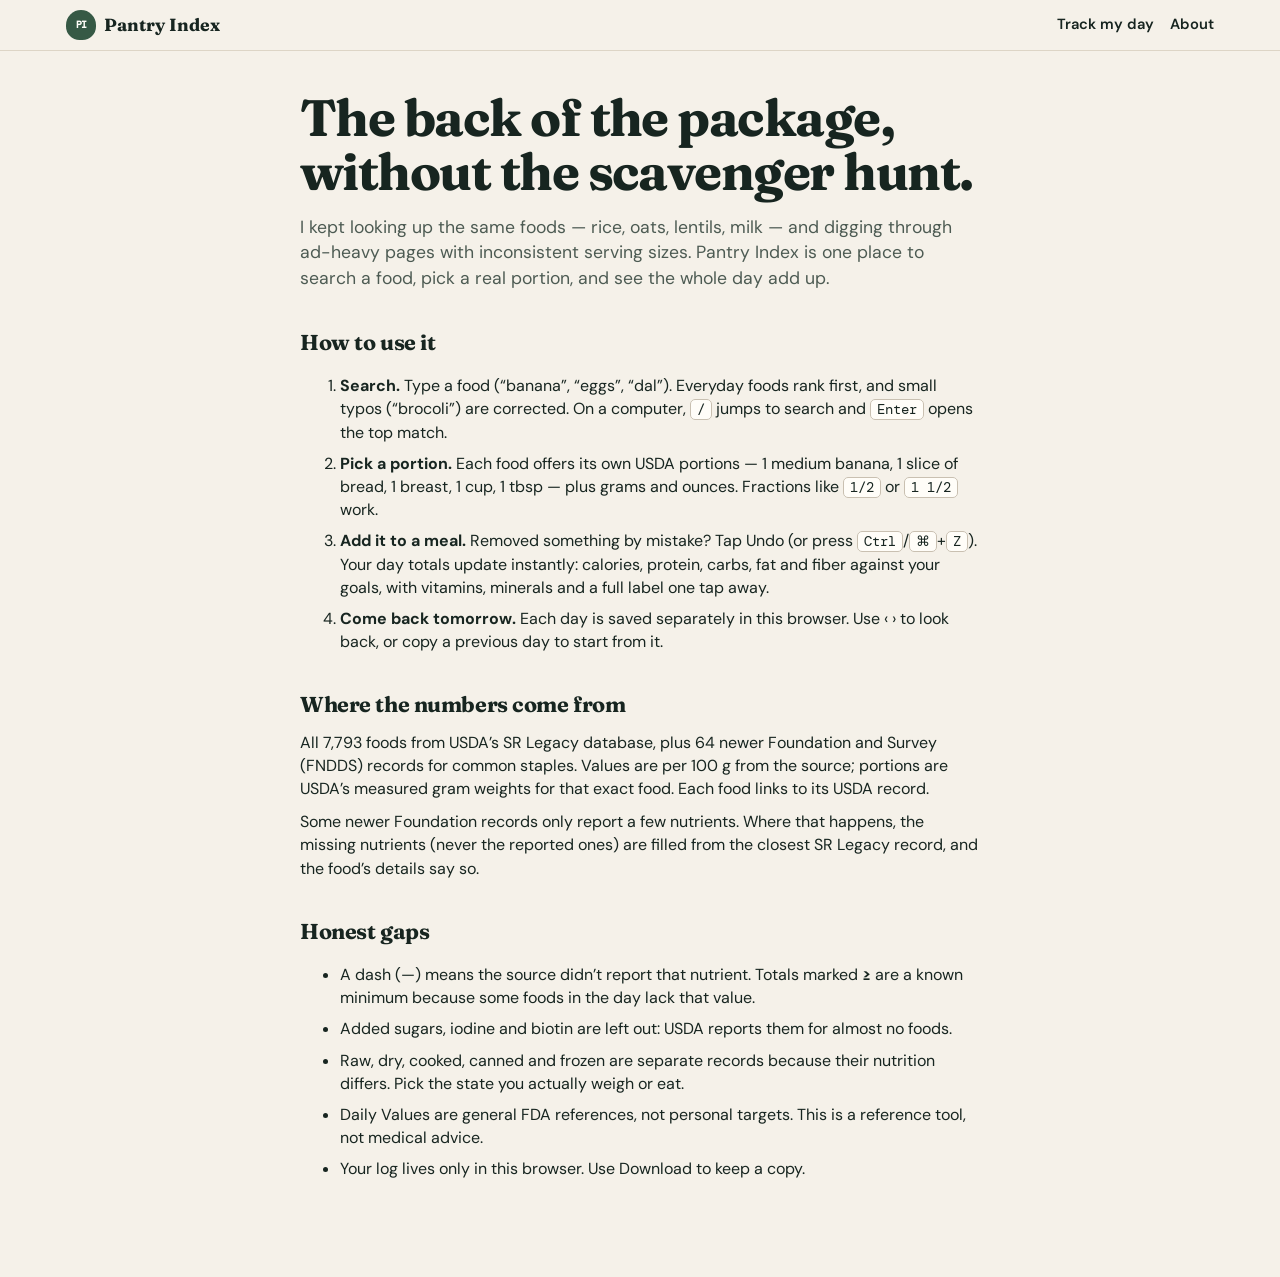
==== commit c16ad368: "Fix issues from desktop, phone and search walkthroughs Search: exact words outrank prefixes, typo co" ====
--- a/about.html
+++ b/about.html
@@ -23,9 +23,9 @@
 
       <h2>How to use it</h2>
       <ol>
-        <li><b>Search.</b> Type a food (“banana”, “eggs”, “dal”). Everyday staples rank first; press <kbd>/</kbd> to jump to search and <kbd>Enter</kbd> to open the top match.</li>
+        <li><b>Search.</b> Type a food (“banana”, “eggs”, “dal”). Everyday foods rank first, and small typos (“brocoli”) are corrected. On a computer, <kbd>/</kbd> jumps to search and <kbd>Enter</kbd> opens the top match.</li>
         <li><b>Pick a portion.</b> Each food offers its own USDA portions — 1 medium banana, 1 slice of bread, 1 breast, 1 cup, 1 tbsp — plus grams and ounces. Fractions like <code>1/2</code> or <code>1 1/2</code> work.</li>
-        <li><b>Add it to a meal.</b> Your day totals update instantly: calories, protein, carbs, fat and fiber against your goals, with vitamins, minerals and a full label one tap away.</li>
+        <li><b>Add it to a meal.</b> Removed something by mistake? Tap Undo (or press <kbd>Ctrl</kbd>/<kbd>⌘</kbd>+<kbd>Z</kbd>). Your day totals update instantly: calories, protein, carbs, fat and fiber against your goals, with vitamins, minerals and a full label one tap away.</li>
         <li><b>Come back tomorrow.</b> Each day is saved separately in this browser. Use ‹ › to look back, or copy a previous day to start from it.</li>
       </ol>
 
--- a/app.css
+++ b/app.css
@@ -215,3 +215,54 @@
 .about p + p { margin-top: 10px; }
 .about li { margin: 8px 0; }
 .about kbd, .about code { padding: 1px 6px; background: var(--card); border: 1px solid var(--line-strong); border-radius: 5px; font-family: var(--mono); font-size: .85em; }
+
+/* ---------- walkthrough fixes ---------- */
+.topbar { padding-inline: max(16px, calc((100% - 1180px) / 2 + 16px)); }
+.kcal-pill { display: none; padding: 6px 10px; color: var(--card); background: var(--leaf); border: 0; border-radius: 99px; font-size: .82rem; font-weight: 700; font-variant-numeric: tabular-nums; white-space: nowrap; }
+@media (max-width: 899px) { .kcal-pill { display: inline-block; } }
+.summary.empty .macro-grid, .summary.empty .nutrient-details { display: none; }
+.summary.empty .calorie-numbers strong { font-size: 1.8rem; }
+.key-note { grid-column: 1 / -1; margin-top: 2px; color: var(--muted); font-size: .74rem; }
+.preview { margin: 14px 0 0; }
+.preview.stale { opacity: .45; }
+.portion-chips { margin-top: 14px; }
+#sheet-title:focus { outline: none; }
+.toast:not(.visible) { visibility: hidden; }
+.toast { transition: opacity .2s, transform .2s, visibility 0s linear .2s; }
+.toast.visible { transition: opacity .2s, transform .2s; }
+#result-count .link-button { font-size: inherit; }
+.nutrients > div[title] { cursor: help; }
+@media (max-width: 420px) {
+  .key-nutrients { grid-template-columns: 1fr; }
+  .macro-grid { gap: 12px 14px; }
+  .preview-macros b { font-size: .9rem; }
+  .toast { left: 12px; right: 12px; max-width: none; transform: translateY(16px); justify-content: space-between; }
+  .toast.visible { transform: none; }
+  .search input::placeholder { font-size: .95rem; }
+}
+/* Comfortable touch targets on phones and tablets. */
+@media (pointer: coarse) {
+  .icon-button { width: 44px; height: 44px; }
+  .row-remove { width: 44px; }
+  .log-row { min-height: 52px; }
+  .link-button, .top-links a { display: inline-flex; align-items: center; min-height: 44px; }
+  .segmented button { min-height: 42px; }
+  .portion-chips button, .chip, .state-chips button { min-height: 40px; }
+  .ghost-button.small { min-height: 40px; }
+  .toast button { min-height: 44px; padding: 0 16px; }
+  .day-label { min-height: 44px; }
+}
+@media (max-width: 380px) { .top-links { gap: 10px; } .kcal-pill { font-size: .76rem; padding: 5px 8px; } }
+.log-footer a { color: var(--leaf); }
+@media (max-width: 560px) {
+  .about-link { display: none !important; }
+  .topbar { gap: 6px; padding-inline: 10px; }
+  .day-nav { margin-left: auto; }
+  .day-label { min-width: 0; padding: 4px 4px; font-size: .86rem; }
+}
+@media (max-width: 380px) {
+  .topbar .brand { display: none; }
+  .day-nav { margin-left: 0; }
+  .icon-button { width: 36px; }
+}
+.preview-macros b { white-space: nowrap; }
